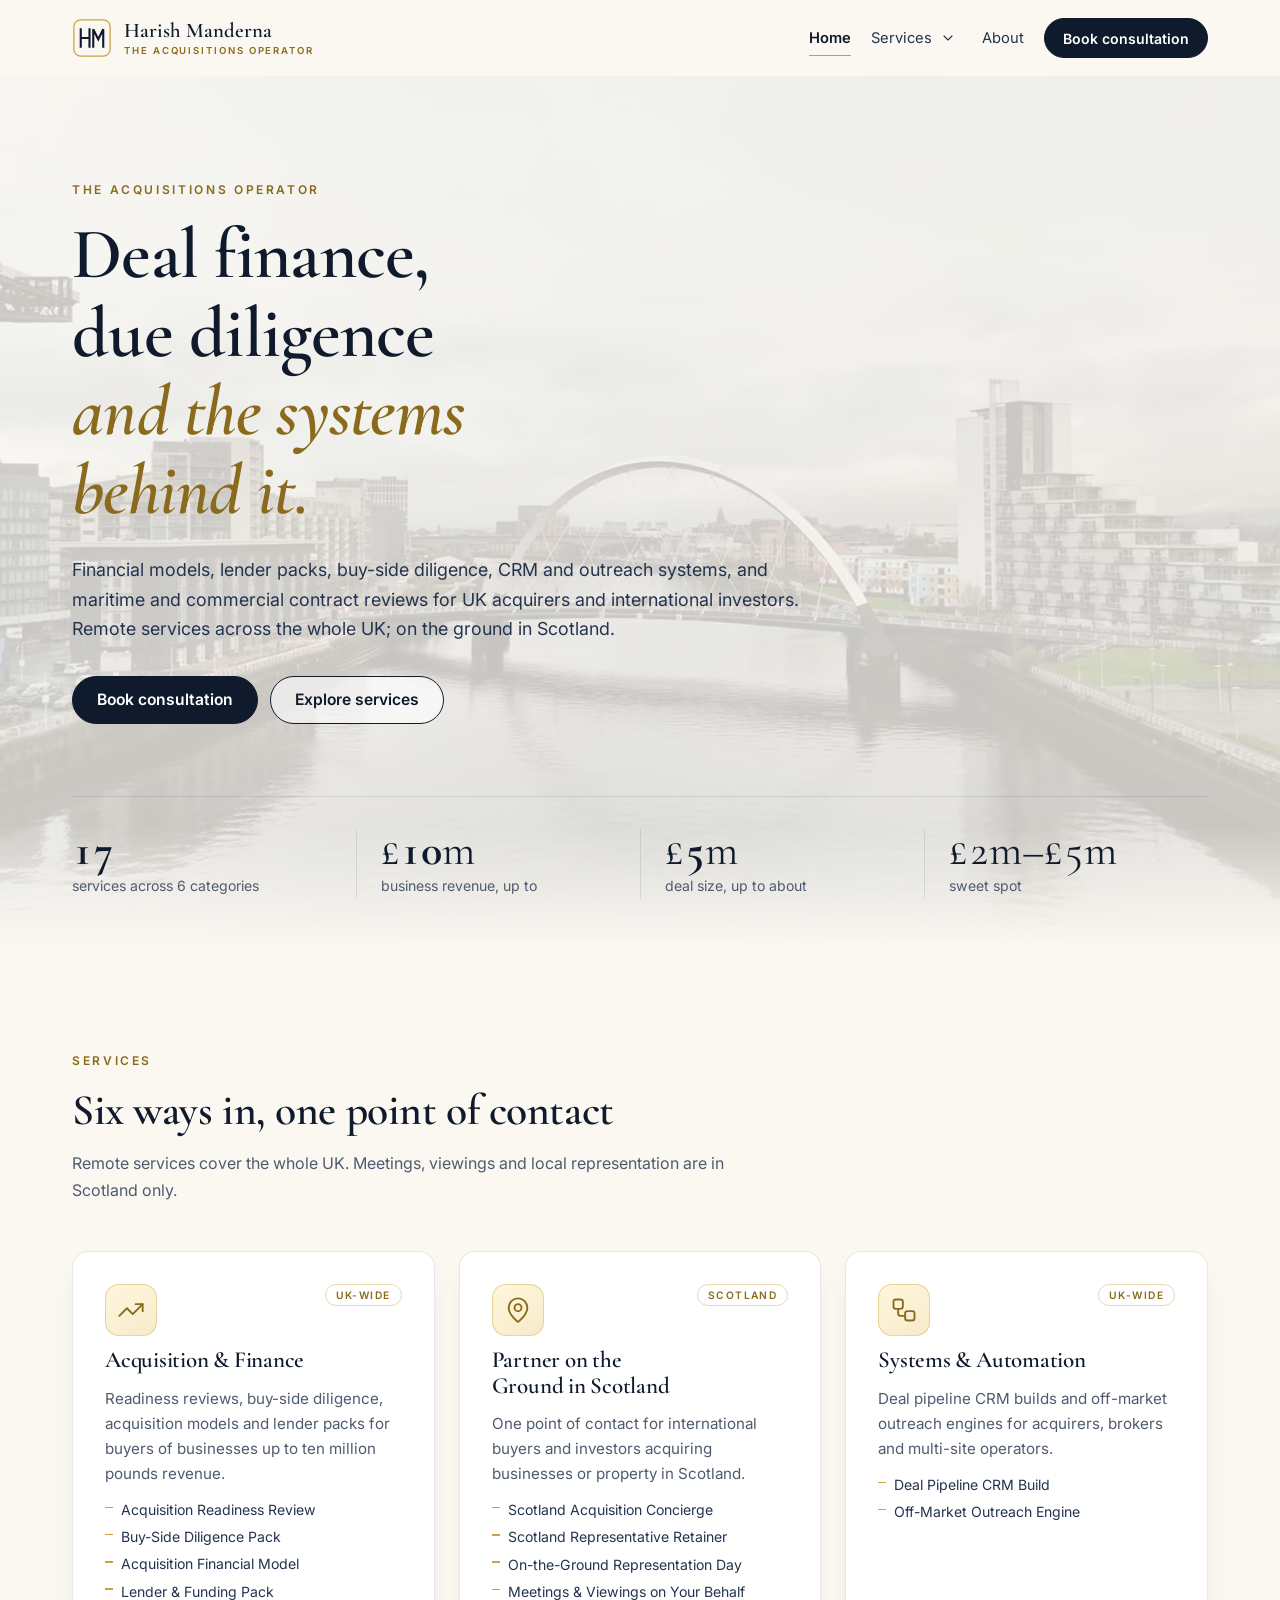
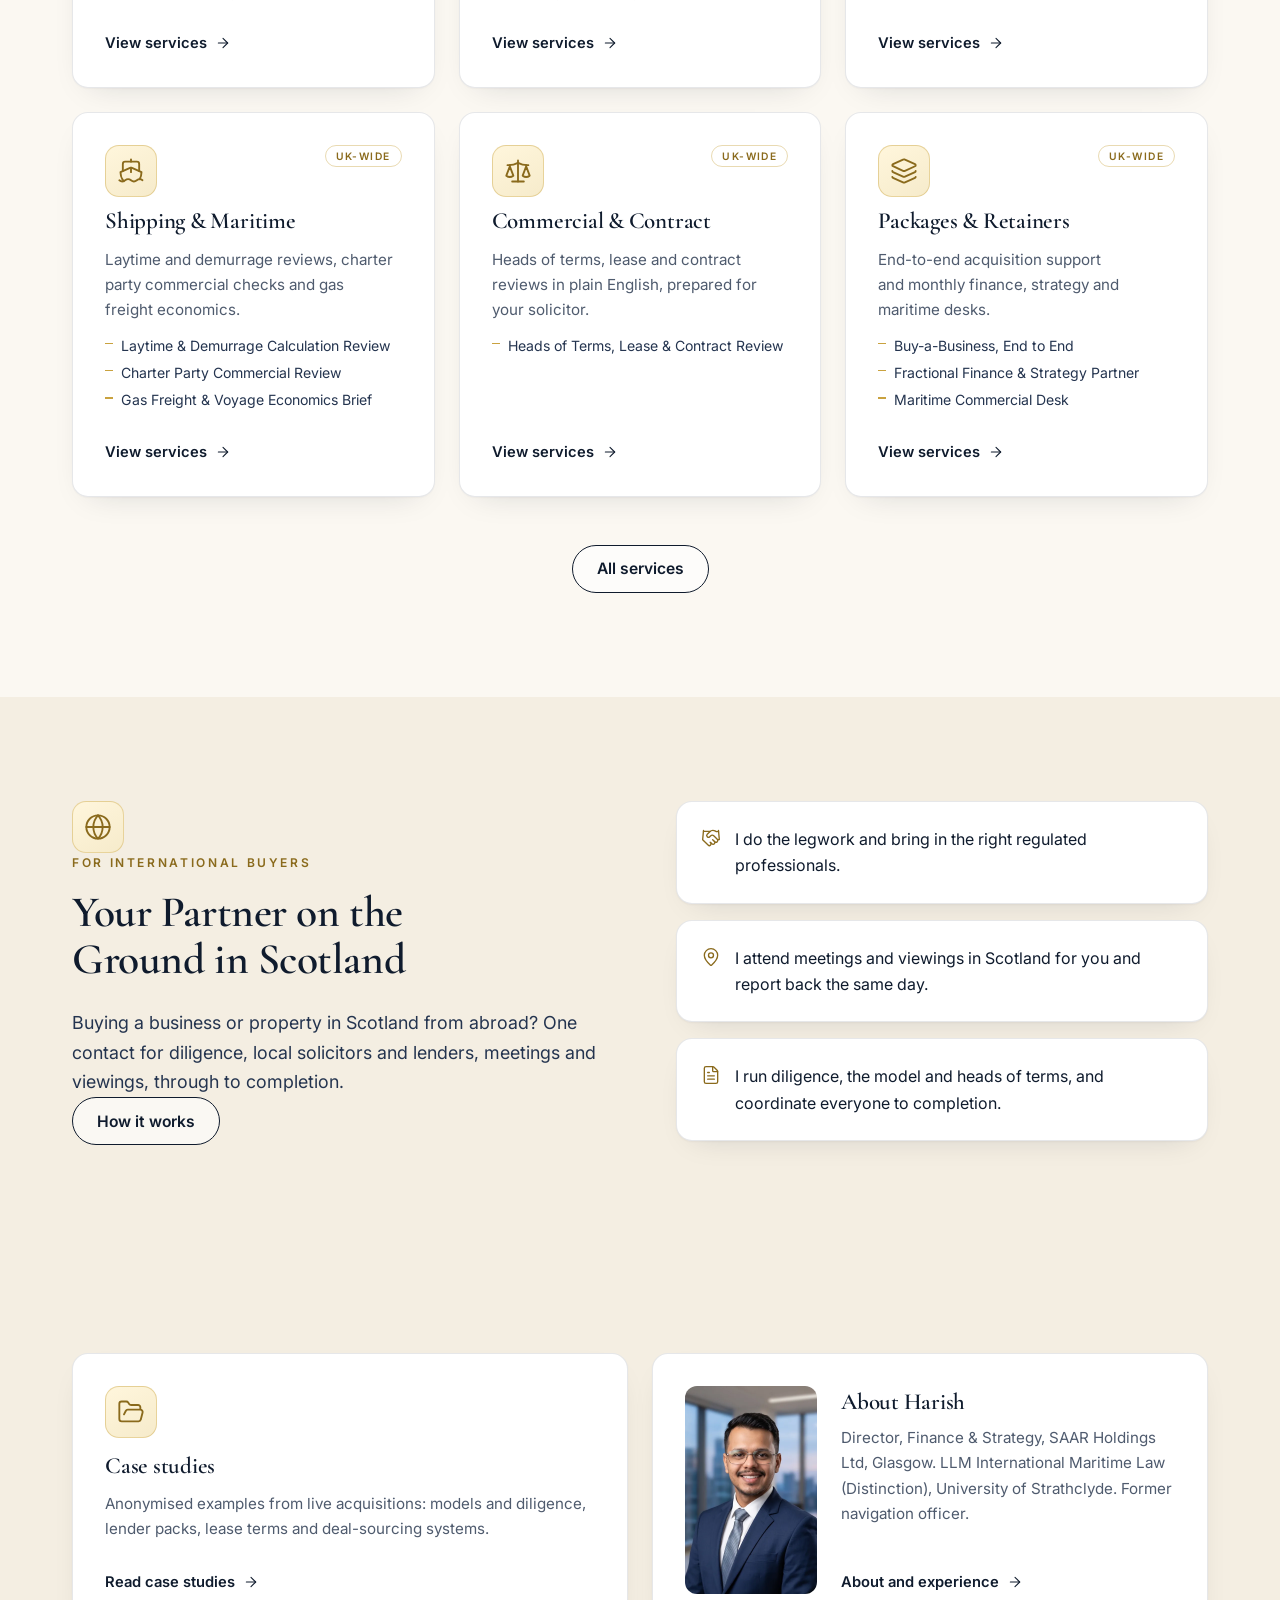
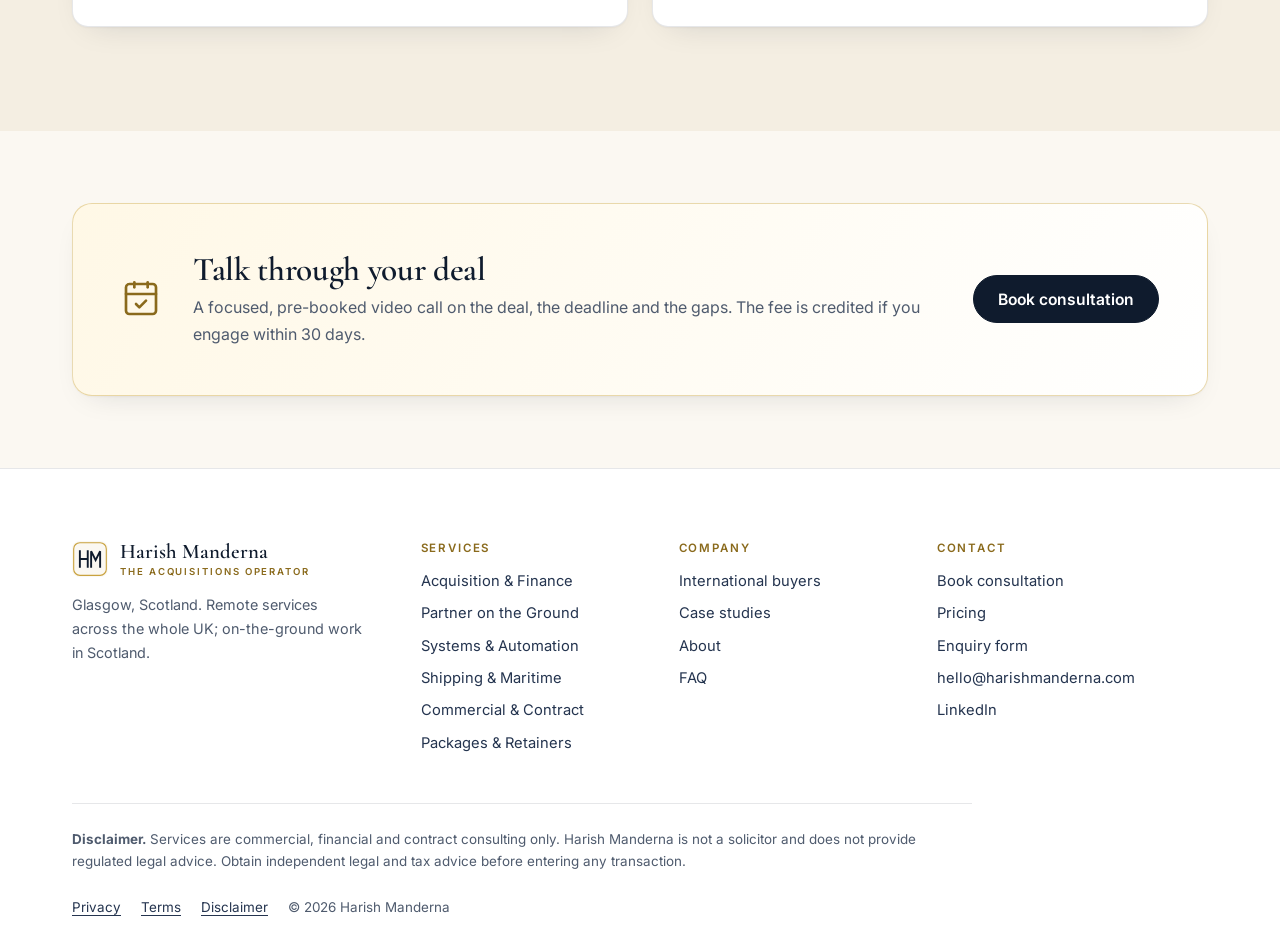
==== index.html @ 8c2be4a8 "harishmanderna.com: 4-page site" ====
<!doctype html>
<html lang="en-GB">
<head>
<meta charset="utf-8">
<meta name="viewport" content="width=device-width, initial-scale=1">
<title>Harish Manderna | Deal Finance, Due Diligence and Deal Systems | UK and Scotland</title>
<meta name="description" content="Deal finance, due diligence, financial models, CRM and outreach systems, and maritime and commercial contract reviews. Remote services across the whole UK; on-the-ground representation in Scotland.">
<link rel="canonical" href="https://harishmanderna.com/">
<meta name="theme-color" content="#FBF8F2">
<meta property="og:type" content="website">
<meta property="og:site_name" content="Harish Manderna">
<meta property="og:title" content="Harish Manderna | Deal Finance, Due Diligence and Deal Systems | UK and Scotland">
<meta property="og:description" content="Deal finance, due diligence, financial models, CRM and outreach systems, and maritime and commercial contract reviews. Remote services across the whole UK; on-the-ground representation in Scotland.">
<meta property="og:url" content="https://harishmanderna.com/">
<meta property="og:image" content="https://harishmanderna.com/assets/og-image.jpg">
<meta property="og:locale" content="en_GB">
<meta name="twitter:card" content="summary_large_image">
<link rel="icon" href="/favicon.svg" type="image/svg+xml">
<link rel="preconnect" href="https://fonts.googleapis.com">
<link rel="preconnect" href="https://fonts.gstatic.com" crossorigin>
<link href="https://fonts.googleapis.com/css2?family=Cormorant+Garamond:wght@500;600&family=Inter:wght@400;500;600&display=swap" rel="stylesheet">
<link rel="stylesheet" href="/css/styles.css">
<script type="application/ld+json">{"@context":"https://schema.org","@type":"ProfessionalService","name":"Harish Manderna","url":"https://harishmanderna.com/","slogan":"The acquisitions operator","areaServed":["United Kingdom","Scotland"],"address":{"@type":"PostalAddress","addressLocality":"Glasgow","addressCountry":"GB"},"sameAs":["https://www.linkedin.com/in/harishmanderna"]}</script>
</head>
<body class="home">
<a class="skip" href="#main">Skip to content</a>
<header class="nav" id="top">
  <div class="wrap nav-in">
    <a class="brand" href="/" aria-label="Harish Manderna, home"><img src="/assets/logo.svg" alt="" width="40" height="40"><span>Harish Manderna<small>The acquisitions operator</small></span></a>
    <button class="menu-btn" aria-expanded="false" aria-controls="menu"><span class="sr">Menu</span><i></i><i></i></button>
    <nav id="menu" aria-label="Primary">
      <a href="/" aria-current="page">Home</a><div class="dd"><a class="dd-link" href="/services.html">Services</a><button class="dd-btn" aria-expanded="false" aria-controls="dd-services"><span class="sr">Show service categories</span><svg class="ic ic-xs" viewBox="0 0 24 24" aria-hidden="true" focusable="false" fill="none" stroke="currentColor" stroke-width="1.6" stroke-linecap="round" stroke-linejoin="round"><path pathLength="1" d="m6 9 6 6 6-6" /></svg></button>
          <div class="dd-panel" id="dd-services"><a class="dd-all" href="/services.html#international-buyers">International buyers <svg class="ic ic-xs" viewBox="0 0 24 24" aria-hidden="true" focusable="false" fill="none" stroke="currentColor" stroke-width="1.6" stroke-linecap="round" stroke-linejoin="round"><path pathLength="1" d="M5 12h14" /> <path pathLength="1" d="m12 5 7 7-7 7" /></svg></a><a href="/services.html#acquisition-finance"><svg class="ic ic-sm" viewBox="0 0 24 24" aria-hidden="true" focusable="false" fill="none" stroke="currentColor" stroke-width="1.6" stroke-linecap="round" stroke-linejoin="round"><path pathLength="1" d="M16 7h6v6" /> <path pathLength="1" d="m22 7-8.5 8.5-5-5L2 17" /></svg><span>Acquisition &amp; Finance<small>UK-wide</small></span></a><a href="/services.html#partner-on-the-ground-scotland"><svg class="ic ic-sm" viewBox="0 0 24 24" aria-hidden="true" focusable="false" fill="none" stroke="currentColor" stroke-width="1.6" stroke-linecap="round" stroke-linejoin="round"><path pathLength="1" d="M20 10c0 4.993-5.539 10.193-7.399 11.799a1 1 0 0 1-1.202 0C9.539 20.193 4 14.993 4 10a8 8 0 0 1 16 0" /> <circle pathLength="1" cx="12" cy="10" r="3" /></svg><span>Partner on the Ground in Scotland<small>Scotland</small></span></a><a href="/services.html#systems-automation"><svg class="ic ic-sm" viewBox="0 0 24 24" aria-hidden="true" focusable="false" fill="none" stroke="currentColor" stroke-width="1.6" stroke-linecap="round" stroke-linejoin="round"><rect pathLength="1" width="8" height="8" x="3" y="3" rx="2" /> <path pathLength="1" d="M7 11v4a2 2 0 0 0 2 2h4" /> <rect pathLength="1" width="8" height="8" x="13" y="13" rx="2" /></svg><span>Systems &amp; Automation<small>UK-wide</small></span></a><a href="/services.html#shipping-maritime"><svg class="ic ic-sm" viewBox="0 0 24 24" aria-hidden="true" focusable="false" fill="none" stroke="currentColor" stroke-width="1.6" stroke-linecap="round" stroke-linejoin="round"><path pathLength="1" d="M12 2v2" /> <path pathLength="1" d="M12 9.189V13" /> <path pathLength="1" d="M19 12V6a2 2 0 00-2-2H7a2 2 0 00-2 2v6" /> <path pathLength="1" d="M19.38 19A11.6 11.6 0 0021 13l-8.188-3.639a2 2 0 00-1.624 0L3 13.001a11.6 11.6 0 002.81 7.76" /> <path pathLength="1" d="M2 20c.6.5 1.2 1 2.5 1 2.5 0 2.5-2 5-2 1.3 0 1.9.5 2.5 1s1.2 1 2.5 1c2.5 0 2.5-2 5-2 1.3 0 1.9.5 2.5 1" /></svg><span>Shipping &amp; Maritime<small>UK-wide</small></span></a><a href="/services.html#commercial-contract"><svg class="ic ic-sm" viewBox="0 0 24 24" aria-hidden="true" focusable="false" fill="none" stroke="currentColor" stroke-width="1.6" stroke-linecap="round" stroke-linejoin="round"><path pathLength="1" d="M12 3v18" /> <path pathLength="1" d="m19 8 3 8a5 5 0 0 1-6 0zV7" /> <path pathLength="1" d="M3 7h1a17 17 0 0 0 8-2 17 17 0 0 0 8 2h1" /> <path pathLength="1" d="m5 8 3 8a5 5 0 0 1-6 0zV7" /> <path pathLength="1" d="M7 21h10" /></svg><span>Commercial &amp; Contract<small>UK-wide</small></span></a><a href="/services.html#packages-retainers"><svg class="ic ic-sm" viewBox="0 0 24 24" aria-hidden="true" focusable="false" fill="none" stroke="currentColor" stroke-width="1.6" stroke-linecap="round" stroke-linejoin="round"><path pathLength="1" d="M12.83 2.18a2 2 0 0 0-1.66 0L2.6 6.08a1 1 0 0 0 0 1.83l8.58 3.91a2 2 0 0 0 1.66 0l8.58-3.9a1 1 0 0 0 0-1.83z" /> <path pathLength="1" d="M2 12a1 1 0 0 0 .58.91l8.6 3.91a2 2 0 0 0 1.65 0l8.58-3.9A1 1 0 0 0 22 12" /> <path pathLength="1" d="M2 17a1 1 0 0 0 .58.91l8.6 3.91a2 2 0 0 0 1.65 0l8.58-3.9A1 1 0 0 0 22 17" /></svg><span>Packages &amp; Retainers<small>UK-wide</small></span></a></div></div><a href="/about.html">About</a>
      <a class="btn btn-sm" href="/book.html">Book consultation</a>
    </nav>
  </div>
</header>
<main id="main">

<section class="hero">
  <!-- Hero background video: "Scenic Drone Flight Over Glasgow's River Clyde" by Ben Summers,
       https://www.pexels.com/video/scenic-drone-flight-over-glasgow-s-river-clyde-37610593/
       Pexels License, https://www.pexels.com/license/ . 8 s 720p30 muted seamless loop cut from the original.
       js/main.js removes the video on small screens, prefers-reduced-motion and Save-Data (poster only), and pauses it off-screen or in hidden tabs. -->
  <div class="hero-media" aria-hidden="true">
    <img class="hero-poster" src="/assets/hero-clyde-poster.jpg" alt="" width="1280" height="720" fetchpriority="high">
    <video class="hero-video" muted autoplay loop playsinline preload="auto" poster="/assets/hero-clyde-poster.jpg" data-mp4="/assets/hero-clyde.mp4" data-webm="/assets/hero-clyde.webm"></video>
    <div class="hero-veil"></div>
  </div>
  <div class="wrap hero-in">
    <p class="eyebrow h-anim">The acquisitions operator</p>
    <h1 class="h-anim">Deal finance, due diligence <em>and the systems behind it.</em></h1>
    <p class="lede h-anim">Financial models, lender packs, buy-side diligence, CRM and outreach systems, and maritime and commercial contract reviews for UK acquirers and international investors. Remote services across the whole UK; on the ground in Scotland.</p>
    <div class="cta-row h-anim"><a class="btn" href="/book.html">Book consultation</a><a class="btn btn-ghost" href="/services.html">Explore services</a></div>
  </div>
  <div class="wrap"><div class="counters">
    <div class="ctr reveal"><span class="k"><b data-count="17">17</b></span><span class="v">services across 6 categories</span></div>
    <div class="ctr reveal"><span class="k">£<b data-count="10">10</b>m</span><span class="v">business revenue, up to</span></div>
    <div class="ctr reveal"><span class="k">£<b data-count="5">5</b>m</span><span class="v">deal size, up to about</span></div>
    <div class="ctr reveal"><span class="k">£2m–£5m</span><span class="v">sweet spot</span></div>
  </div></div>
</section>
<section class="sec"><div class="wrap">
  <div class="sec-head reveal"><p class="eyebrow">Services</p><h2>Six ways in, one point of contact</h2><p class="muted">Remote services cover the whole UK. Meetings, viewings and local representation are in Scotland only.</p></div>
  <div class="grid g3"><a class="card cat reveal" href="/services.html#acquisition-finance"><span class="card-ic"><svg class="ic" viewBox="0 0 24 24" aria-hidden="true" focusable="false" fill="none" stroke="currentColor" stroke-width="1.6" stroke-linecap="round" stroke-linejoin="round"><path pathLength="1" d="M16 7h6v6" /> <path pathLength="1" d="m22 7-8.5 8.5-5-5L2 17" /></svg></span><span class="geo-tag">UK-wide</span>
  <h3>Acquisition &amp; Finance</h3><p>Readiness reviews, buy-side diligence, acquisition models and lender packs for buyers of businesses up to ten million pounds revenue.</p><ul class="mini"><li>Acquisition Readiness Review</li><li>Buy-Side Diligence Pack</li><li>Acquisition Financial Model</li><li>Lender &amp; Funding Pack</li></ul><span class="card-more">View services <svg class="ic ic-xs" viewBox="0 0 24 24" aria-hidden="true" focusable="false" fill="none" stroke="currentColor" stroke-width="1.6" stroke-linecap="round" stroke-linejoin="round"><path pathLength="1" d="M5 12h14" /> <path pathLength="1" d="m12 5 7 7-7 7" /></svg></span></a><a class="card cat reveal" href="/services.html#partner-on-the-ground-scotland"><span class="card-ic"><svg class="ic" viewBox="0 0 24 24" aria-hidden="true" focusable="false" fill="none" stroke="currentColor" stroke-width="1.6" stroke-linecap="round" stroke-linejoin="round"><path pathLength="1" d="M20 10c0 4.993-5.539 10.193-7.399 11.799a1 1 0 0 1-1.202 0C9.539 20.193 4 14.993 4 10a8 8 0 0 1 16 0" /> <circle pathLength="1" cx="12" cy="10" r="3" /></svg></span><span class="geo-tag">Scotland</span>
  <h3>Partner on the Ground in Scotland</h3><p>One point of contact for international buyers and investors acquiring businesses or property in Scotland.</p><ul class="mini"><li>Scotland Acquisition Concierge</li><li>Scotland Representative Retainer</li><li>On-the-Ground Representation Day</li><li>Meetings &amp; Viewings on Your Behalf</li></ul><span class="card-more">View services <svg class="ic ic-xs" viewBox="0 0 24 24" aria-hidden="true" focusable="false" fill="none" stroke="currentColor" stroke-width="1.6" stroke-linecap="round" stroke-linejoin="round"><path pathLength="1" d="M5 12h14" /> <path pathLength="1" d="m12 5 7 7-7 7" /></svg></span></a><a class="card cat reveal" href="/services.html#systems-automation"><span class="card-ic"><svg class="ic" viewBox="0 0 24 24" aria-hidden="true" focusable="false" fill="none" stroke="currentColor" stroke-width="1.6" stroke-linecap="round" stroke-linejoin="round"><rect pathLength="1" width="8" height="8" x="3" y="3" rx="2" /> <path pathLength="1" d="M7 11v4a2 2 0 0 0 2 2h4" /> <rect pathLength="1" width="8" height="8" x="13" y="13" rx="2" /></svg></span><span class="geo-tag">UK-wide</span>
  <h3>Systems &amp; Automation</h3><p>Deal pipeline CRM builds and off-market outreach engines for acquirers, brokers and multi-site operators.</p><ul class="mini"><li>Deal Pipeline CRM Build</li><li>Off-Market Outreach Engine</li></ul><span class="card-more">View services <svg class="ic ic-xs" viewBox="0 0 24 24" aria-hidden="true" focusable="false" fill="none" stroke="currentColor" stroke-width="1.6" stroke-linecap="round" stroke-linejoin="round"><path pathLength="1" d="M5 12h14" /> <path pathLength="1" d="m12 5 7 7-7 7" /></svg></span></a><a class="card cat reveal" href="/services.html#shipping-maritime"><span class="card-ic"><svg class="ic" viewBox="0 0 24 24" aria-hidden="true" focusable="false" fill="none" stroke="currentColor" stroke-width="1.6" stroke-linecap="round" stroke-linejoin="round"><path pathLength="1" d="M12 2v2" /> <path pathLength="1" d="M12 9.189V13" /> <path pathLength="1" d="M19 12V6a2 2 0 00-2-2H7a2 2 0 00-2 2v6" /> <path pathLength="1" d="M19.38 19A11.6 11.6 0 0021 13l-8.188-3.639a2 2 0 00-1.624 0L3 13.001a11.6 11.6 0 002.81 7.76" /> <path pathLength="1" d="M2 20c.6.5 1.2 1 2.5 1 2.5 0 2.5-2 5-2 1.3 0 1.9.5 2.5 1s1.2 1 2.5 1c2.5 0 2.5-2 5-2 1.3 0 1.9.5 2.5 1" /></svg></span><span class="geo-tag">UK-wide</span>
  <h3>Shipping &amp; Maritime</h3><p>Laytime and demurrage reviews, charter party commercial checks and gas freight economics.</p><ul class="mini"><li>Laytime &amp; Demurrage Calculation Review</li><li>Charter Party Commercial Review</li><li>Gas Freight &amp; Voyage Economics Brief</li></ul><span class="card-more">View services <svg class="ic ic-xs" viewBox="0 0 24 24" aria-hidden="true" focusable="false" fill="none" stroke="currentColor" stroke-width="1.6" stroke-linecap="round" stroke-linejoin="round"><path pathLength="1" d="M5 12h14" /> <path pathLength="1" d="m12 5 7 7-7 7" /></svg></span></a><a class="card cat reveal" href="/services.html#commercial-contract"><span class="card-ic"><svg class="ic" viewBox="0 0 24 24" aria-hidden="true" focusable="false" fill="none" stroke="currentColor" stroke-width="1.6" stroke-linecap="round" stroke-linejoin="round"><path pathLength="1" d="M12 3v18" /> <path pathLength="1" d="m19 8 3 8a5 5 0 0 1-6 0zV7" /> <path pathLength="1" d="M3 7h1a17 17 0 0 0 8-2 17 17 0 0 0 8 2h1" /> <path pathLength="1" d="m5 8 3 8a5 5 0 0 1-6 0zV7" /> <path pathLength="1" d="M7 21h10" /></svg></span><span class="geo-tag">UK-wide</span>
  <h3>Commercial &amp; Contract</h3><p>Heads of terms, lease and contract reviews in plain English, prepared for your solicitor.</p><ul class="mini"><li>Heads of Terms, Lease &amp; Contract Review</li></ul><span class="card-more">View services <svg class="ic ic-xs" viewBox="0 0 24 24" aria-hidden="true" focusable="false" fill="none" stroke="currentColor" stroke-width="1.6" stroke-linecap="round" stroke-linejoin="round"><path pathLength="1" d="M5 12h14" /> <path pathLength="1" d="m12 5 7 7-7 7" /></svg></span></a><a class="card cat reveal" href="/services.html#packages-retainers"><span class="card-ic"><svg class="ic" viewBox="0 0 24 24" aria-hidden="true" focusable="false" fill="none" stroke="currentColor" stroke-width="1.6" stroke-linecap="round" stroke-linejoin="round"><path pathLength="1" d="M12.83 2.18a2 2 0 0 0-1.66 0L2.6 6.08a1 1 0 0 0 0 1.83l8.58 3.91a2 2 0 0 0 1.66 0l8.58-3.9a1 1 0 0 0 0-1.83z" /> <path pathLength="1" d="M2 12a1 1 0 0 0 .58.91l8.6 3.91a2 2 0 0 0 1.65 0l8.58-3.9A1 1 0 0 0 22 12" /> <path pathLength="1" d="M2 17a1 1 0 0 0 .58.91l8.6 3.91a2 2 0 0 0 1.65 0l8.58-3.9A1 1 0 0 0 22 17" /></svg></span><span class="geo-tag">UK-wide</span>
  <h3>Packages &amp; Retainers</h3><p>End-to-end acquisition support and monthly finance, strategy and maritime desks.</p><ul class="mini"><li>Buy-a-Business, End to End</li><li>Fractional Finance &amp; Strategy Partner</li><li>Maritime Commercial Desk</li></ul><span class="card-more">View services <svg class="ic ic-xs" viewBox="0 0 24 24" aria-hidden="true" focusable="false" fill="none" stroke="currentColor" stroke-width="1.6" stroke-linecap="round" stroke-linejoin="round"><path pathLength="1" d="M5 12h14" /> <path pathLength="1" d="m12 5 7 7-7 7" /></svg></span></a></div>
  <p class="center reveal"><a class="btn btn-ghost" href="/services.html">All services</a></p>
</div></section>
<section class="sec sec-tint"><div class="wrap split">
  <div class="reveal"><span class="card-ic"><svg class="ic" viewBox="0 0 24 24" aria-hidden="true" focusable="false" fill="none" stroke="currentColor" stroke-width="1.6" stroke-linecap="round" stroke-linejoin="round"><circle pathLength="1" cx="12" cy="12" r="10" /> <path pathLength="1" d="M12 2a14.5 14.5 0 0 0 0 20 14.5 14.5 0 0 0 0-20" /> <path pathLength="1" d="M2 12h20" /></svg></span><p class="eyebrow">For international buyers</p><h2>Your Partner on the Ground in Scotland</h2>
    <p class="lede">Buying a business or property in Scotland from abroad? One contact for diligence, local solicitors and lenders, meetings and viewings, through to completion.</p>
    <a class="btn btn-ghost" href="/services.html#international-buyers">How it works</a></div>
  <ul class="ticks reveal">
    <li><svg class="ic ic-sm" viewBox="0 0 24 24" aria-hidden="true" focusable="false" fill="none" stroke="currentColor" stroke-width="1.6" stroke-linecap="round" stroke-linejoin="round"><path pathLength="1" d="m11 17 2 2a1 1 0 1 0 3-3" /> <path pathLength="1" d="m14 14 2.5 2.5a1 1 0 1 0 3-3l-3.88-3.88a3 3 0 0 0-4.24 0l-.88.88a1 1 0 1 1-3-3l2.81-2.81a5.79 5.79 0 0 1 7.06-.87l.47.28a2 2 0 0 0 1.42.25L21 4" /> <path pathLength="1" d="m21 3 1 11h-2" /> <path pathLength="1" d="M3 3 2 14l6.5 6.5a1 1 0 1 0 3-3" /> <path pathLength="1" d="M3 4h8" /></svg><span>I do the legwork and bring in the right regulated professionals.</span></li>
    <li><svg class="ic ic-sm" viewBox="0 0 24 24" aria-hidden="true" focusable="false" fill="none" stroke="currentColor" stroke-width="1.6" stroke-linecap="round" stroke-linejoin="round"><path pathLength="1" d="M20 10c0 4.993-5.539 10.193-7.399 11.799a1 1 0 0 1-1.202 0C9.539 20.193 4 14.993 4 10a8 8 0 0 1 16 0" /> <circle pathLength="1" cx="12" cy="10" r="3" /></svg><span>I attend meetings and viewings in Scotland for you and report back the same day.</span></li>
    <li><svg class="ic ic-sm" viewBox="0 0 24 24" aria-hidden="true" focusable="false" fill="none" stroke="currentColor" stroke-width="1.6" stroke-linecap="round" stroke-linejoin="round"><path pathLength="1" d="M6 22a2 2 0 0 1-2-2V4a2 2 0 0 1 2-2h8a2.4 2.4 0 0 1 1.704.706l3.588 3.588A2.4 2.4 0 0 1 20 8v12a2 2 0 0 1-2 2z" /> <path pathLength="1" d="M14 2v5a1 1 0 0 0 1 1h5" /> <path pathLength="1" d="M10 9H8" /> <path pathLength="1" d="M16 13H8" /> <path pathLength="1" d="M16 17H8" /></svg><span>I run diligence, the model and heads of terms, and coordinate everyone to completion.</span></li>
  </ul>
</div></section>
<section class="sec sec-tint"><div class="wrap grid g2">
  <a class="card teaser reveal" href="/services.html#case-studies"><span class="card-ic"><svg class="ic" viewBox="0 0 24 24" aria-hidden="true" focusable="false" fill="none" stroke="currentColor" stroke-width="1.6" stroke-linecap="round" stroke-linejoin="round"><path pathLength="1" d="m6 14 1.5-2.9A2 2 0 0 1 9.24 10H20a2 2 0 0 1 1.94 2.5l-1.54 6a2 2 0 0 1-1.95 1.5H4a2 2 0 0 1-2-2V5a2 2 0 0 1 2-2h3.9a2 2 0 0 1 1.69.9l.81 1.2a2 2 0 0 0 1.67.9H18a2 2 0 0 1 2 2v2" /></svg></span><h3>Case studies</h3><p>Anonymised examples from live acquisitions: models and diligence, lender packs, lease terms and deal-sourcing systems.</p><span class="card-more">Read case studies <svg class="ic ic-xs" viewBox="0 0 24 24" aria-hidden="true" focusable="false" fill="none" stroke="currentColor" stroke-width="1.6" stroke-linecap="round" stroke-linejoin="round"><path pathLength="1" d="M5 12h14" /> <path pathLength="1" d="m12 5 7 7-7 7" /></svg></span></a>
  <a class="card teaser about-teaser reveal" href="/about.html"><picture><source type="image/webp" srcset="/assets/harish-600.webp"><img src="/assets/harish-600.jpg" alt="Harish Manderna" width="600" height="829" loading="lazy" decoding="async"></picture><div><h3>About Harish</h3><p>Director, Finance &amp; Strategy, SAAR Holdings Ltd, Glasgow. LLM International Maritime Law (Distinction), University of Strathclyde. Former navigation officer.</p><span class="card-more">About and experience <svg class="ic ic-xs" viewBox="0 0 24 24" aria-hidden="true" focusable="false" fill="none" stroke="currentColor" stroke-width="1.6" stroke-linecap="round" stroke-linejoin="round"><path pathLength="1" d="M5 12h14" /> <path pathLength="1" d="m12 5 7 7-7 7" /></svg></span></div></a>
</div></section>
<section class="sec sec-sm"><div class="wrap"><div class="band reveal"><svg class="ic ic-lg" viewBox="0 0 24 24" aria-hidden="true" focusable="false" fill="none" stroke="currentColor" stroke-width="1.6" stroke-linecap="round" stroke-linejoin="round"><path pathLength="1" d="M8 2v3" /> <path pathLength="1" d="M16 2v3" /> <rect pathLength="1" x="3" y="3" width="18" height="18" rx="2" /> <path pathLength="1" d="M3 9h18" /> <path pathLength="1" d="m9 15 2 2 4-4" /></svg><div><h2>Talk through your deal</h2><p>A focused, pre-booked video call on the deal, the deadline and the gaps. The fee is credited if you engage within 30 days.</p></div><a class="btn" href="/book.html">Book consultation</a></div></div></section>
</main>
<footer class="foot">
  <div class="wrap">
    <div class="foot-grid">
      <div>
        <a class="brand" href="/"><img src="/assets/logo.svg" alt="" width="36" height="36"><span>Harish Manderna<small>The acquisitions operator</small></span></a>
        <p class="foot-note">Glasgow, Scotland. Remote services across the whole UK; on-the-ground work in Scotland.</p>
      </div>
      <nav aria-label="Footer: services"><h2 class="foot-h">Services</h2><a href="/services.html#acquisition-finance">Acquisition &amp; Finance</a><a href="/services.html#partner-on-the-ground-scotland">Partner on the Ground</a><a href="/services.html#systems-automation">Systems &amp; Automation</a><a href="/services.html#shipping-maritime">Shipping &amp; Maritime</a><a href="/services.html#commercial-contract">Commercial &amp; Contract</a><a href="/services.html#packages-retainers">Packages &amp; Retainers</a></nav>
      <nav aria-label="Footer: company"><h2 class="foot-h">Company</h2>
        <a href="/services.html#international-buyers">International buyers</a><a href="/services.html#case-studies">Case studies</a><a href="/about.html">About</a><a href="/about.html#faq">FAQ</a>
      </nav>
      <nav aria-label="Footer: contact"><h2 class="foot-h">Contact</h2>
        <a href="/book.html">Book consultation</a><a href="/book.html#pricing">Pricing</a><a href="/book.html#enquiry">Enquiry form</a><a href="mailto:hello@harishmanderna.com">hello@harishmanderna.com</a><a href="https://www.linkedin.com/in/harishmanderna" target="_blank" rel="noopener">LinkedIn</a>
      </nav>
    </div>
    <p class="disclaimer" id="disclaimer"><strong>Disclaimer.</strong> Services are commercial, financial and contract consulting only. Harish Manderna is not a solicitor and does not provide regulated legal advice. Obtain independent legal and tax advice before entering any transaction.</p>
    <p class="foot-links"><a href="/legal.html#privacy">Privacy</a> <a href="/legal.html#terms">Terms</a> <a href="/legal.html#disclaimer">Disclaimer</a> <span>&copy; <span id="yr">2026</span> Harish Manderna</span></p>
  </div>
</footer>
<script src="/js/main.js" defer></script>
</body>
</html>
---- css/styles.css ----
/* harishmanderna.com: light editorial theme */
:root{--bg:#FBF8F2;--white:#FFFFFF;--tint:#F4EEE2;--ink:#0F1B2D;--ink2:#24344F;--mut:#4F5B6E;--gold:#C9A23F;--goldt:#8A6A1C;--line:rgba(15,27,45,.10);--gl:rgba(201,162,63,.40);
--serif:"Cormorant Garamond",Georgia,"Times New Roman",serif;--sans:Inter,system-ui,-apple-system,"Segoe UI",Roboto,sans-serif;--r:16px;
--s1:.5rem;--s2:1rem;--s3:1.5rem;--s4:2rem;--s5:3rem;--s6:4.5rem;--s7:6.5rem;--max:1200px;--sh:0 1px 2px rgba(15,27,45,.04),0 12px 32px -18px rgba(15,27,45,.18);--sh2:0 26px 48px -26px rgba(15,27,45,.38)}
@view-transition{navigation:auto}
::view-transition-old(root),::view-transition-new(root){animation-duration:.28s}
*{box-sizing:border-box;margin:0;padding:0}
html{scroll-behavior:smooth;scroll-padding-top:90px;-webkit-text-size-adjust:100%}
body{background:var(--bg);color:var(--ink);font:16px/1.65 var(--sans);-webkit-font-smoothing:antialiased;animation:pagein .35s ease both;overflow-x:hidden}
@keyframes pagein{from{opacity:0}to{opacity:1}}
img,svg,video{display:block;max-width:100%}img{height:auto}
a{color:var(--goldt);text-underline-offset:3px}
[hidden]{display:none!important}
.wrap{max-width:var(--max);margin:0 auto;padding:0 clamp(20px,4vw,32px)}
.narrow{max-width:780px}
.sr{position:absolute;width:1px;height:1px;overflow:hidden;clip:rect(0 0 0 0);white-space:nowrap}
.skip{position:absolute;left:-999px;top:8px;background:var(--ink);color:#fff;padding:8px 14px;z-index:99;border-radius:6px}.skip:focus{left:8px}
:focus-visible{outline:2px solid var(--goldt);outline-offset:3px;border-radius:4px}
h1,h2,h3,.h3{font-family:var(--serif);font-weight:600;line-height:1.1;letter-spacing:-.01em;color:var(--ink);text-wrap:balance}
h1{font-size:clamp(2.4rem,5.6vw,4.6rem);max-width:16ch}h1 em{font-style:italic;color:var(--goldt);display:block}
h2{font-size:clamp(1.9rem,3.4vw,2.8rem);margin-bottom:var(--s2)}
h3,.h3{font-size:clamp(1.3rem,1.8vw,1.5rem)}
p{text-wrap:pretty}
.eyebrow{font-size:.75rem;letter-spacing:.22em;text-transform:uppercase;color:var(--goldt);font-weight:600;margin-bottom:var(--s2)}
.lede{font-size:clamp(1.05rem,1.4vw,1.18rem);color:var(--ink2);margin-top:var(--s3);max-width:68ch}
.muted{color:var(--mut);max-width:72ch}.center{text-align:center;margin-top:var(--s5)}
.prose p+p{margin-top:var(--s2)}.prose h2{margin-top:var(--s5)}.prose h2:first-child{margin-top:0}
/* icons */
.ic{width:28px;height:28px;flex:none}.ic-lg{width:40px;height:40px}.ic-sm{width:20px;height:20px}.ic-xs{width:16px;height:16px}.flip{transform:scaleX(-1)}
.ic *{stroke-dasharray:1;stroke-dashoffset:0}
.js .reveal .ic *{stroke-dashoffset:1;transition:stroke-dashoffset 1.1s .25s cubic-bezier(.4,.1,.2,1)}
.js .reveal.in .ic *{stroke-dashoffset:0}
.card-ic{display:inline-grid;place-items:center;width:52px;height:52px;border-radius:14px;background:linear-gradient(150deg,#FFF6DC,#F6EBCB);color:var(--goldt);border:1px solid var(--gl);transition:transform .35s cubic-bezier(.2,.7,.2,1)}
/* buttons */
.btn{position:relative;overflow:hidden;display:inline-flex;align-items:center;justify-content:center;gap:8px;min-height:48px;background:var(--ink);color:#fff;padding:12px 24px;border-radius:999px;text-decoration:none;border:1px solid var(--ink);cursor:pointer;font:600 .98rem var(--sans);transition:transform .25s,box-shadow .25s,background .25s}
.btn::after{content:"";position:absolute;inset:0;background:linear-gradient(110deg,transparent 30%,rgba(201,162,63,.45) 50%,transparent 70%);transform:translateX(-120%);transition:transform .7s}
.btn:hover{transform:translateY(-2px);box-shadow:0 14px 30px -14px rgba(15,27,45,.55)}.btn:hover::after{transform:translateX(120%)}
.btn:active{transform:translateY(0)}
.btn-ghost{background:rgba(255,255,255,.6);color:var(--ink)}.btn-ghost:hover{background:var(--white)}
.btn-sm{min-height:40px;padding:8px 18px;font-size:.88rem}
.cta-row{display:flex;flex-wrap:wrap;gap:12px;margin-top:var(--s4)}.center-row{justify-content:center}
/* nav */
.nav{position:sticky;top:0;z-index:50;background:rgba(251,248,242,.92);transition:box-shadow .3s}
@supports (backdrop-filter:blur(1px)){.nav{background:rgba(251,248,242,.82);backdrop-filter:saturate(1.2) blur(12px)}}
.nav.scrolled{box-shadow:0 1px 0 var(--line),0 10px 30px -24px rgba(15,27,45,.4)}
.nav-in{display:flex;align-items:center;justify-content:space-between;gap:var(--s3);height:76px}
.brand{display:flex;align-items:center;gap:12px;color:var(--ink);text-decoration:none;font-family:var(--serif);font-size:1.3rem;font-weight:600;line-height:1.1;flex:none}
.brand small{display:block;font:600 .6rem var(--sans);letter-spacing:.2em;text-transform:uppercase;color:var(--goldt);margin-top:2px}
#menu{display:flex;align-items:center;gap:20px;white-space:nowrap}
#menu>a:not(.btn),.dd-link{color:var(--ink2);text-decoration:none;font-size:.92rem;position:relative;padding:6px 0}
#menu>a:not(.btn)::after,.dd-link::after{content:"";position:absolute;left:0;right:0;bottom:0;height:1.5px;background:var(--gold);transform:scaleX(0);transition:transform .3s;transform-origin:left}
#menu>a:not(.btn):hover::after,.dd-link:hover::after,#menu>a[aria-current]::after,.dd-link[aria-current]::after{transform:scaleX(1)}
#menu>a[aria-current]:not(.btn),.dd-link[aria-current]{color:var(--ink);font-weight:600}
#menu .btn{color:#fff}
.dd{position:relative;display:flex;align-items:center;gap:2px}
.dd-btn{background:none;border:0;color:var(--ink2);cursor:pointer;padding:6px;display:grid;place-items:center;border-radius:6px}
.dd-btn .ic{transition:transform .25s}.dd.open .dd-btn .ic{transform:rotate(180deg)}
.dd-panel{position:absolute;top:calc(100% + 14px);right:-12px;width:min(560px,90vw);display:grid;grid-template-columns:1fr 1fr;gap:4px;padding:12px;background:var(--white);border:1px solid var(--line);border-radius:var(--r);box-shadow:var(--sh2);opacity:0;visibility:hidden;transform:translateY(-6px);transition:opacity .2s,transform .2s,visibility .2s}
.dd.open .dd-panel{opacity:1;visibility:visible;transform:none}
@media (hover:hover) and (min-width:1241px){.dd:hover .dd-panel{opacity:1;visibility:visible;transform:none}.dd:hover .dd-btn .ic{transform:rotate(180deg)}}
.dd-panel::before{content:"";position:absolute;left:0;right:0;top:-16px;height:16px}
.dd-panel a{display:flex;gap:12px;align-items:flex-start;padding:12px;border-radius:10px;color:var(--ink);text-decoration:none;font-weight:500;font-size:.92rem;line-height:1.3;transition:background .2s}
.dd-panel a:hover,.dd-panel a[aria-current]{background:var(--tint)}
.dd-panel a .ic{color:var(--goldt);margin-top:1px}
.dd-panel small{display:block;font:600 .62rem var(--sans);letter-spacing:.12em;text-transform:uppercase;color:var(--goldt);margin-top:3px}
.dd-panel .dd-all{grid-column:1/-1;justify-content:space-between;align-items:center;border-bottom:1px solid var(--line);border-radius:10px 10px 0 0;font-weight:600}
.menu-btn{display:none;background:none;border:0;width:44px;height:44px;cursor:pointer;position:relative;flex:none}
.menu-btn i{position:absolute;left:11px;right:11px;height:2px;background:var(--ink);transition:.3s}.menu-btn i:first-of-type{top:17px}.menu-btn i:last-of-type{top:25px}
.menu-btn[aria-expanded=true] i:first-of-type{top:21px;transform:rotate(45deg)}.menu-btn[aria-expanded=true] i:last-of-type{top:21px;transform:rotate(-45deg)}
/* home hero */
.hero{position:relative;padding:var(--s7) 0 var(--s5);overflow:hidden;isolation:isolate}
.hero-media{position:absolute;inset:0;z-index:-1;pointer-events:none;overflow:hidden;background:var(--bg)}
.hero-poster,.hero-video{position:absolute;inset:0;width:100%;height:100%;object-fit:cover}
.hero-video{opacity:0;transition:opacity .8s ease}.hero-video.on{opacity:1}
.hero-veil{position:absolute;inset:0;background:rgba(251,248,242,.80)}
.hero-veil::after{content:"";position:absolute;left:0;right:0;bottom:0;height:120px;background:linear-gradient(0deg,var(--bg),rgba(251,248,242,0))}
.h-anim{opacity:0;transform:translateY(16px);animation:up .8s cubic-bezier(.2,.7,.2,1) forwards}
.h-anim:nth-of-type(2){animation-delay:.08s}.h-anim:nth-of-type(3){animation-delay:.16s}.h-anim:nth-of-type(4){animation-delay:.24s}
h1.h-anim{animation-delay:.08s}.lede.h-anim{animation-delay:.16s}.cta-row.h-anim{animation-delay:.24s}
@keyframes up{to{opacity:1;transform:none}}
.counters{display:grid;grid-template-columns:repeat(4,1fr);margin-top:var(--s6);border-top:1px solid var(--line);padding-top:var(--s4)}
.ctr{padding:0 var(--s3);border-left:1px solid var(--line)}.ctr:first-child{border-left:0;padding-left:0}
.ctr .k{display:block;font-family:var(--serif);font-size:clamp(2rem,3.4vw,2.8rem);color:var(--ink);line-height:1;font-variant-numeric:tabular-nums}.ctr .v{color:var(--mut);font-size:.88rem}
/* page hero (no video) */
.phero{position:relative;overflow:hidden;padding:var(--s6) 0 var(--s5);border-bottom:1px solid var(--line);isolation:isolate}
.mesh{position:absolute;inset:0;z-index:-1;pointer-events:none;overflow:hidden}
.mesh span{position:absolute;border-radius:50%;filter:blur(60px);opacity:.75}
.b1{width:460px;height:460px;background:#EFDDAA;top:-200px;right:-80px;animation:m1 18s ease-in-out infinite alternate}
.b2{width:380px;height:380px;background:#DDE5F1;top:20px;right:28%;animation:m2 22s ease-in-out infinite alternate}
.b3{width:320px;height:320px;background:#F6E9C9;bottom:-200px;left:-100px;animation:m1 24s ease-in-out infinite alternate-reverse}
@keyframes m1{to{transform:translate(-60px,50px) scale(1.12)}}@keyframes m2{to{transform:translate(60px,-40px) scale(.92)}}
.phero .hero-ic{display:inline-grid;place-items:center;width:64px;height:64px;border-radius:18px;background:var(--white);border:1px solid var(--gl);color:var(--goldt);box-shadow:var(--sh);margin-bottom:var(--s3)}
.phero .hero-ic .ic{width:32px;height:32px}
.phero .hero-ic .ic *{stroke-dashoffset:1;animation:draw 1.4s .2s cubic-bezier(.4,.1,.2,1) forwards}
@keyframes draw{to{stroke-dashoffset:0}}
.phero h1{font-size:clamp(2.2rem,4.6vw,3.8rem);max-width:20ch}
.crumbs{font-size:.84rem;color:var(--mut);margin-bottom:var(--s3)}.crumbs a{color:var(--ink2)}
/* sections */
.sec{padding:var(--s7) 0}.sec-sm{padding:var(--s6) 0}.sec-tint{background:var(--tint)}
.sec-head{margin-bottom:var(--s5);max-width:760px}
.grid{display:grid;gap:var(--s3);align-items:stretch}
.g2{grid-template-columns:repeat(2,minmax(0,1fr))}.g3{grid-template-columns:repeat(3,minmax(0,1fr))}.g4{grid-template-columns:repeat(4,minmax(0,1fr))}
.split{display:grid;grid-template-columns:1fr 1fr;gap:var(--s6);align-items:start}
.card{position:relative;display:flex;flex-direction:column;gap:12px;height:100%;padding:var(--s4);background:var(--white);border:1px solid var(--line);border-radius:var(--r);box-shadow:var(--sh);color:var(--ink);text-decoration:none;transition:transform .3s cubic-bezier(.2,.7,.2,1),border-color .3s,box-shadow .3s}
a.card:hover,.card.svc:hover,.card.case:hover{transform:translateY(-4px);border-color:var(--gl);box-shadow:var(--sh2)}
a.card:hover .card-ic,.card:hover .card-ic{transform:translateY(-2px) rotate(-4deg)}
.card p{color:var(--mut);font-size:.95rem}
.card-more{margin-top:auto;padding-top:var(--s2);display:inline-flex;align-items:center;gap:8px;font-weight:600;font-size:.92rem;color:var(--ink);text-decoration:none}
.card-more .ic{transition:transform .3s}a.card:hover .card-more .ic,.card-more:hover .ic{transform:translateX(5px)}
.geo-tag{position:absolute;top:var(--s4);right:var(--s4);font:600 .64rem var(--sans);letter-spacing:.14em;text-transform:uppercase;color:var(--goldt);border:1px solid var(--gl);border-radius:999px;padding:4px 10px}
.mini{list-style:none;display:grid;gap:4px;font-size:.88rem;color:var(--ink2)}
.mini li{padding-left:16px;position:relative}.mini li::before{content:"";position:absolute;left:0;top:.62em;width:8px;height:1.5px;background:var(--gold)}
.ticks{list-style:none;display:grid;gap:var(--s2)}
.ticks li{display:flex;gap:14px;align-items:flex-start;padding:var(--s3);background:var(--white);border:1px solid var(--line);border-radius:var(--r);box-shadow:var(--sh)}
.ticks .ic{color:var(--goldt);margin-top:2px}
.f h3{margin-top:4px}.card.f{border-top:3px solid var(--gold)}
.steps{list-style:none;display:grid;grid-template-columns:repeat(5,minmax(0,1fr));gap:var(--s2)}
.steps .card{padding:var(--s3)}.step-n{font-family:var(--serif);color:var(--goldt);font-size:1.4rem;line-height:1}
.steps .card::before{content:"";position:absolute;left:0;top:0;height:3px;width:100%;background:var(--gold);border-radius:var(--r) var(--r) 0 0;transform:scaleX(0);transform-origin:left;transition:transform 1s .2s}
.steps .card.in::before{transform:scaleX(1)}
.teaser h3{margin-top:4px}
.about-teaser{flex-direction:row;gap:var(--s3);align-items:stretch}
.about-teaser picture{flex:0 0 132px}.about-teaser img{width:132px;height:100%;min-height:170px;object-fit:cover;object-position:top;border-radius:12px}
.about-teaser>div{display:flex;flex-direction:column;gap:10px}
.band{display:flex;align-items:center;gap:var(--s4);padding:var(--s5);border-radius:calc(var(--r) + 4px);background:linear-gradient(120deg,#FFF8E6,var(--white));border:1px solid var(--gl);box-shadow:var(--sh)}
.band>.ic{color:var(--goldt)}.band>div{flex:1}.band h2{margin-bottom:6px;font-size:clamp(1.6rem,2.6vw,2.2rem)}.band p{color:var(--mut)}
/* service cards */
.geo{display:flex;align-items:center;gap:10px;color:var(--ink2);font-weight:500;margin-bottom:var(--s4)}
.pin{width:10px;height:10px;border-radius:50%;background:var(--gold);box-shadow:0 0 0 0 rgba(201,162,63,.6);animation:pulse 2.4s infinite}
@keyframes pulse{70%{box-shadow:0 0 0 10px rgba(201,162,63,0)}100%{box-shadow:0 0 0 0 rgba(201,162,63,0)}}
.svc-top{display:flex;justify-content:space-between;align-items:center;min-height:28px}
.svc-n{font-family:var(--serif);color:var(--goldt);font-size:1.15rem}
.badge{font-size:.66rem;letter-spacing:.14em;text-transform:uppercase;border:1px solid var(--gold);color:var(--goldt);padding:3px 10px;border-radius:999px;font-weight:600}
.svc-for strong{color:var(--ink);font-weight:600}
.svc dl{display:grid;grid-template-columns:1fr 1fr;gap:var(--s2);padding-top:var(--s2);margin-top:auto;border-top:1px solid var(--line)}
.svc dt{display:flex;align-items:center;gap:6px;font-size:.7rem;letter-spacing:.12em;text-transform:uppercase;color:var(--mut)}.svc dt .ic{color:var(--goldt)}
.svc dd{color:var(--ink);font-weight:600;font-size:.94rem;margin-top:4px}
.svc .card-more{margin-top:0}
.pager{display:flex;justify-content:space-between;gap:var(--s2);margin-top:var(--s5);padding-top:var(--s3);border-top:1px solid var(--line)}
.pager a{display:inline-flex;align-items:center;gap:8px;color:var(--ink);text-decoration:none;font-weight:600}
/* cases */
.case .tag{font:600 .7rem var(--sans);letter-spacing:.14em;text-transform:uppercase;color:var(--goldt)}
.case dl{display:grid;grid-template-columns:100px 1fr;gap:8px 16px}.case dt{font-weight:600;font-size:.86rem}.case dd{color:var(--mut);font-size:.95rem}
.cases>.case:last-child:nth-child(odd){grid-column:1/-1}
/* about */
.about{display:grid;grid-template-columns:300px 1fr;gap:var(--s6);align-items:start}
.about-photo img{border-radius:var(--r);aspect-ratio:4/5;object-fit:cover;object-position:top;box-shadow:var(--sh);border:1px solid var(--line)}
.sub{display:flex;align-items:center;gap:10px;font-size:clamp(1.5rem,2.2vw,1.8rem);margin-bottom:var(--s3)}.sub .ic{color:var(--goldt)}
.timeline{list-style:none;border-left:2px solid var(--gl);padding-left:24px;display:grid;gap:var(--s3)}
.timeline li{position:relative;display:grid;gap:2px}
.timeline li::before{content:"";position:absolute;left:-31px;top:6px;width:12px;height:12px;border-radius:50%;background:var(--tint);border:2px solid var(--gold)}
.timeline time{font-size:.76rem;letter-spacing:.1em;text-transform:uppercase;color:var(--goldt);font-weight:600}.timeline span{color:var(--mut);font-size:.94rem}
.creds{list-style:none;border-top:1px solid var(--line)}
.creds li{padding:var(--s2) 0;border-bottom:1px solid var(--line);display:grid;gap:4px}.creds span{color:var(--mut);font-size:.94rem}
/* faq */
details{border-bottom:1px solid var(--line);padding:var(--s2) 0}
summary{cursor:pointer;font-weight:600;list-style:none;display:flex;justify-content:space-between;align-items:center;gap:16px}
summary::-webkit-details-marker{display:none}summary .ic{color:var(--goldt);transition:transform .3s}
details[open] summary .ic{transform:rotate(180deg)}details p{color:var(--mut);padding-top:10px}
/* book */
.tile{display:flex;flex-direction:column;gap:6px;height:100%;padding:var(--s4);border:1px solid var(--line);border-radius:var(--r);background:var(--white);color:var(--ink);text-decoration:none;box-shadow:var(--sh);transition:transform .3s,border-color .3s,box-shadow .3s}
.tile:hover{transform:translateY(-5px);border-color:var(--gold);box-shadow:var(--sh2)}
.tile-feat{background:linear-gradient(160deg,#FFF8E6,var(--white));border-color:var(--gl)}
.tile-min{color:var(--goldt);letter-spacing:.16em;text-transform:uppercase;font-size:.78rem;font-weight:600}
.tile-price{font-family:var(--serif);font-size:3rem;line-height:1}.tile-title{font-weight:600;margin-top:8px}.tile-desc{color:var(--mut);font-size:.92rem}
.tile-cta{margin-top:auto;padding-top:var(--s3);font-weight:600;display:flex;align-items:center;gap:8px}.tile-cta::after{content:"\2192";transition:transform .3s}.tile:hover .tile-cta::after{transform:translateX(5px)}
.note{display:flex;align-items:center;gap:8px;margin-top:var(--s3);color:var(--ink2)}.note .ic{color:var(--goldt)}
.table-wrap{overflow-x:auto;border:1px solid var(--line);border-radius:var(--r);background:var(--white);box-shadow:var(--sh)}
.prices{width:100%;border-collapse:collapse;font-size:.94rem;min-width:640px}
.prices th,.prices td{text-align:left;padding:14px 18px;border-bottom:1px solid var(--line);vertical-align:top}
.prices thead th{font-size:.72rem;letter-spacing:.12em;text-transform:uppercase;color:var(--mut);background:var(--bg)}
.prices tbody th{font-weight:600}.prices .svc-n{margin-right:6px}
.prices .grp th{background:var(--tint);font-family:var(--serif);font-size:1.2rem}.prices .grp a{color:var(--ink);text-decoration:none}.prices .grp small{font:600 .62rem var(--sans);letter-spacing:.12em;text-transform:uppercase;color:var(--goldt);margin-left:8px}
.prices .price{font-weight:600;color:var(--ink);white-space:normal}
.prices tr:last-child td,.prices tr:last-child th{border-bottom:0}
/* contact */
.contact-list{list-style:none;display:grid;gap:12px;margin-bottom:var(--s3)}
.contact-list li{display:flex;align-items:center;gap:12px}.contact-list .ic{color:var(--goldt)}
.form{display:grid;grid-template-columns:1fr 1fr;gap:var(--s2)}
.form label{display:grid;gap:6px;font-size:.86rem;color:var(--ink2);font-weight:500}.form .full,.form button,.form-status{grid-column:1/-1}
.form input,.form select,.form textarea{width:100%;background:var(--bg);border:1px solid rgba(15,27,45,.18);color:var(--ink);border-radius:10px;padding:12px 14px;font:inherit;font-size:.96rem;transition:border-color .2s,box-shadow .2s}
.form input:focus,.form select:focus,.form textarea:focus{border-color:var(--goldt);outline:none;box-shadow:0 0 0 3px rgba(201,162,63,.22)}
.hp{position:absolute;left:-9999px}.form-status{font-size:.9rem;color:var(--goldt);min-height:1.2em}
/* footer */
.foot{padding:var(--s6) 0 var(--s4);background:var(--white);border-top:1px solid var(--line)}
.foot-grid{display:grid;grid-template-columns:1.4fr 1fr 1fr 1.2fr;gap:var(--s4)}
.foot-grid nav{display:grid;gap:8px;align-content:start}.foot-grid nav a{color:var(--ink2);text-decoration:none;font-size:.92rem}.foot-grid nav a:hover{color:var(--goldt)}
.foot-h{font:600 .72rem var(--sans);letter-spacing:.16em;text-transform:uppercase;color:var(--goldt);margin-bottom:6px}
.foot-note{color:var(--mut);font-size:.9rem;margin-top:var(--s2);max-width:34ch}
.disclaimer{margin:var(--s5) 0 var(--s3);padding-top:var(--s3);border-top:1px solid var(--line);color:var(--mut);font-size:.84rem;max-width:900px}
.foot-links{display:flex;flex-wrap:wrap;gap:20px;font-size:.84rem;color:var(--mut)}.foot-links a{color:var(--ink2)}
/* reveal */
.js .reveal{opacity:0;transform:translateY(22px);transition:opacity .7s ease,transform .7s cubic-bezier(.2,.7,.2,1)}
.js .reveal.in{opacity:1;transform:none}
/* breakpoints */
@media (max-width:1280px){.steps{grid-template-columns:repeat(3,minmax(0,1fr))}}
@media (max-width:1240px){
 .menu-btn{display:block}
 #menu{position:fixed;top:76px;left:0;right:0;bottom:0;flex-direction:column;align-items:stretch;gap:0;background:var(--bg);padding:var(--s2) clamp(20px,4vw,32px) var(--s5);overflow-y:auto;opacity:0;transform:translateY(-8px);transition:opacity .25s,transform .25s,visibility .25s;visibility:hidden}
 #menu.open{opacity:1;transform:none;visibility:visible}
 #menu>a,.dd{padding:14px 0!important;border-bottom:1px solid var(--line);font-size:1.05rem!important}
 #menu>a::after,.dd-link::after{display:none}
 .dd{flex-wrap:wrap;justify-content:space-between}.dd-link{font-size:1.05rem!important}
 .dd-panel{position:static;width:100%;grid-template-columns:1fr;box-shadow:none;border:0;padding:8px 0 0;display:none;opacity:1;visibility:visible;transform:none;background:transparent}
 .dd.open .dd-panel{display:grid}
 #menu .btn{margin-top:var(--s3);padding:14px!important}
 .g4{grid-template-columns:repeat(2,minmax(0,1fr))}
 .foot-grid{grid-template-columns:1fr 1fr}
}
@media (max-width:1024px){.g3{grid-template-columns:repeat(2,minmax(0,1fr))}.split,.about{grid-template-columns:1fr;gap:var(--s5)}.about-photo{max-width:280px}}
@media (max-width:768px){
 :root{--s7:4.5rem;--s6:3.25rem;--s5:2.5rem}
 .g2,.g3{grid-template-columns:1fr}.steps{grid-template-columns:1fr 1fr}
 .counters{grid-template-columns:1fr 1fr;gap:var(--s3) 0}.ctr:nth-child(3){border-left:0;padding-left:0}
 .band{flex-direction:column;align-items:flex-start;padding:var(--s4)}
 .cases>.case:last-child:nth-child(odd){grid-column:auto}
}
@media (max-width:560px){
 .g4,.steps,.form,.foot-grid{grid-template-columns:1fr}.cta-row .btn{flex:1 1 100%}
 .case dl{grid-template-columns:1fr;gap:2px}.case dd{margin-bottom:8px}.svc dl{grid-template-columns:1fr}
 .about-teaser{flex-direction:column}.about-teaser picture{flex:none}.about-teaser img{width:100%;height:220px;min-height:0}
 .card{padding:var(--s3)}.geo-tag{top:var(--s3);right:var(--s3)}.mesh span{animation:none}
 .brand{font-size:1.15rem}.pager{flex-direction:column}
}
@media (max-width:380px){.brand small{letter-spacing:.12em}h1{font-size:2.2rem}}
@media (prefers-reduced-motion:reduce){
 *,*::before,*::after{animation:none!important;transition:none!important}
 html{scroll-behavior:auto}.h-anim{opacity:1;transform:none}.ic *,.js .reveal .ic *{stroke-dashoffset:0!important}
 @view-transition{navigation:none}
}
.jump{display:flex;flex-wrap:wrap;gap:8px;padding-top:var(--s4);padding-bottom:var(--s2)}
.jump a{display:inline-flex;align-items:center;gap:8px;padding:8px 14px;border:1px solid var(--line);border-radius:999px;background:var(--white);color:var(--ink2);text-decoration:none;font-size:.88rem;font-weight:500;transition:border-color .2s,transform .2s}
.jump a:hover{border-color:var(--gl);transform:translateY(-2px)}.jump .ic{color:var(--goldt)}
.sec-head .card-ic{margin-bottom:var(--s2)}.follow{display:flex;align-items:center;gap:8px}.follow .ic{color:var(--goldt)}
section[id]{scroll-margin-top:84px}
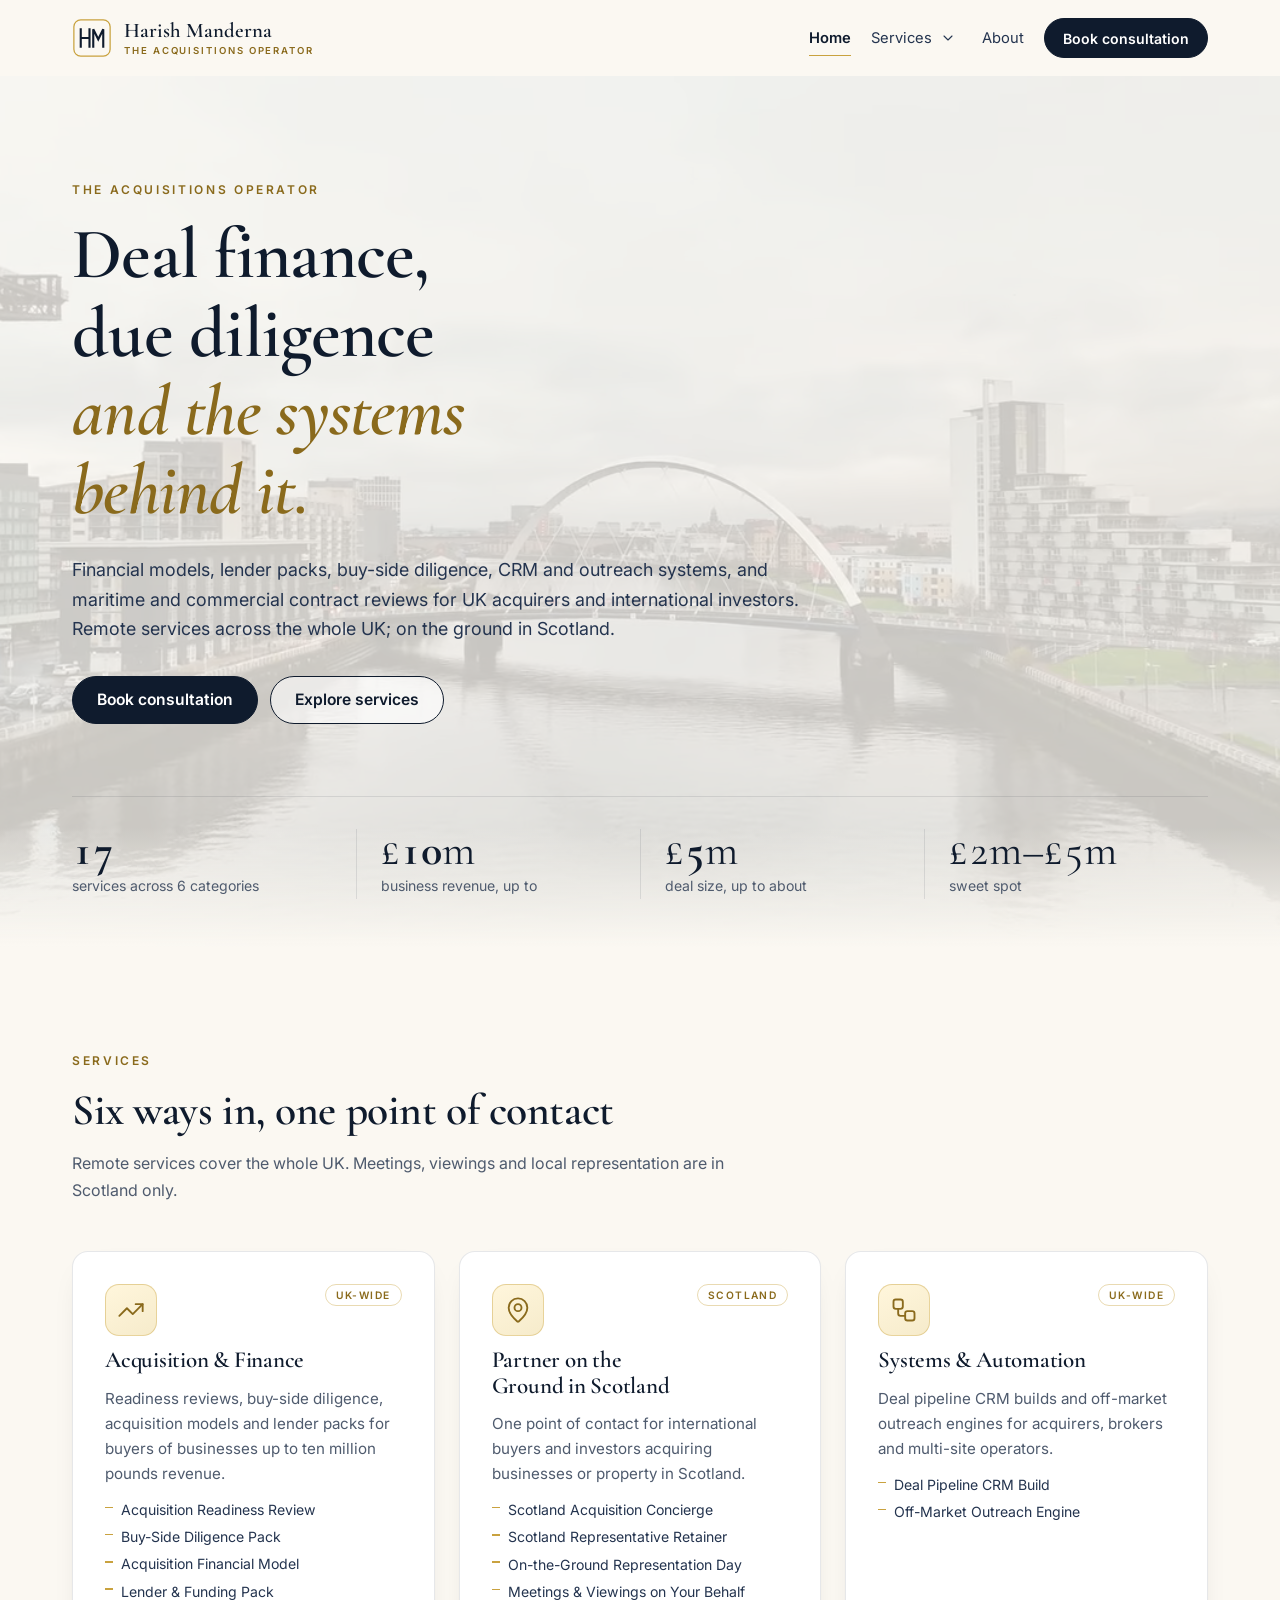
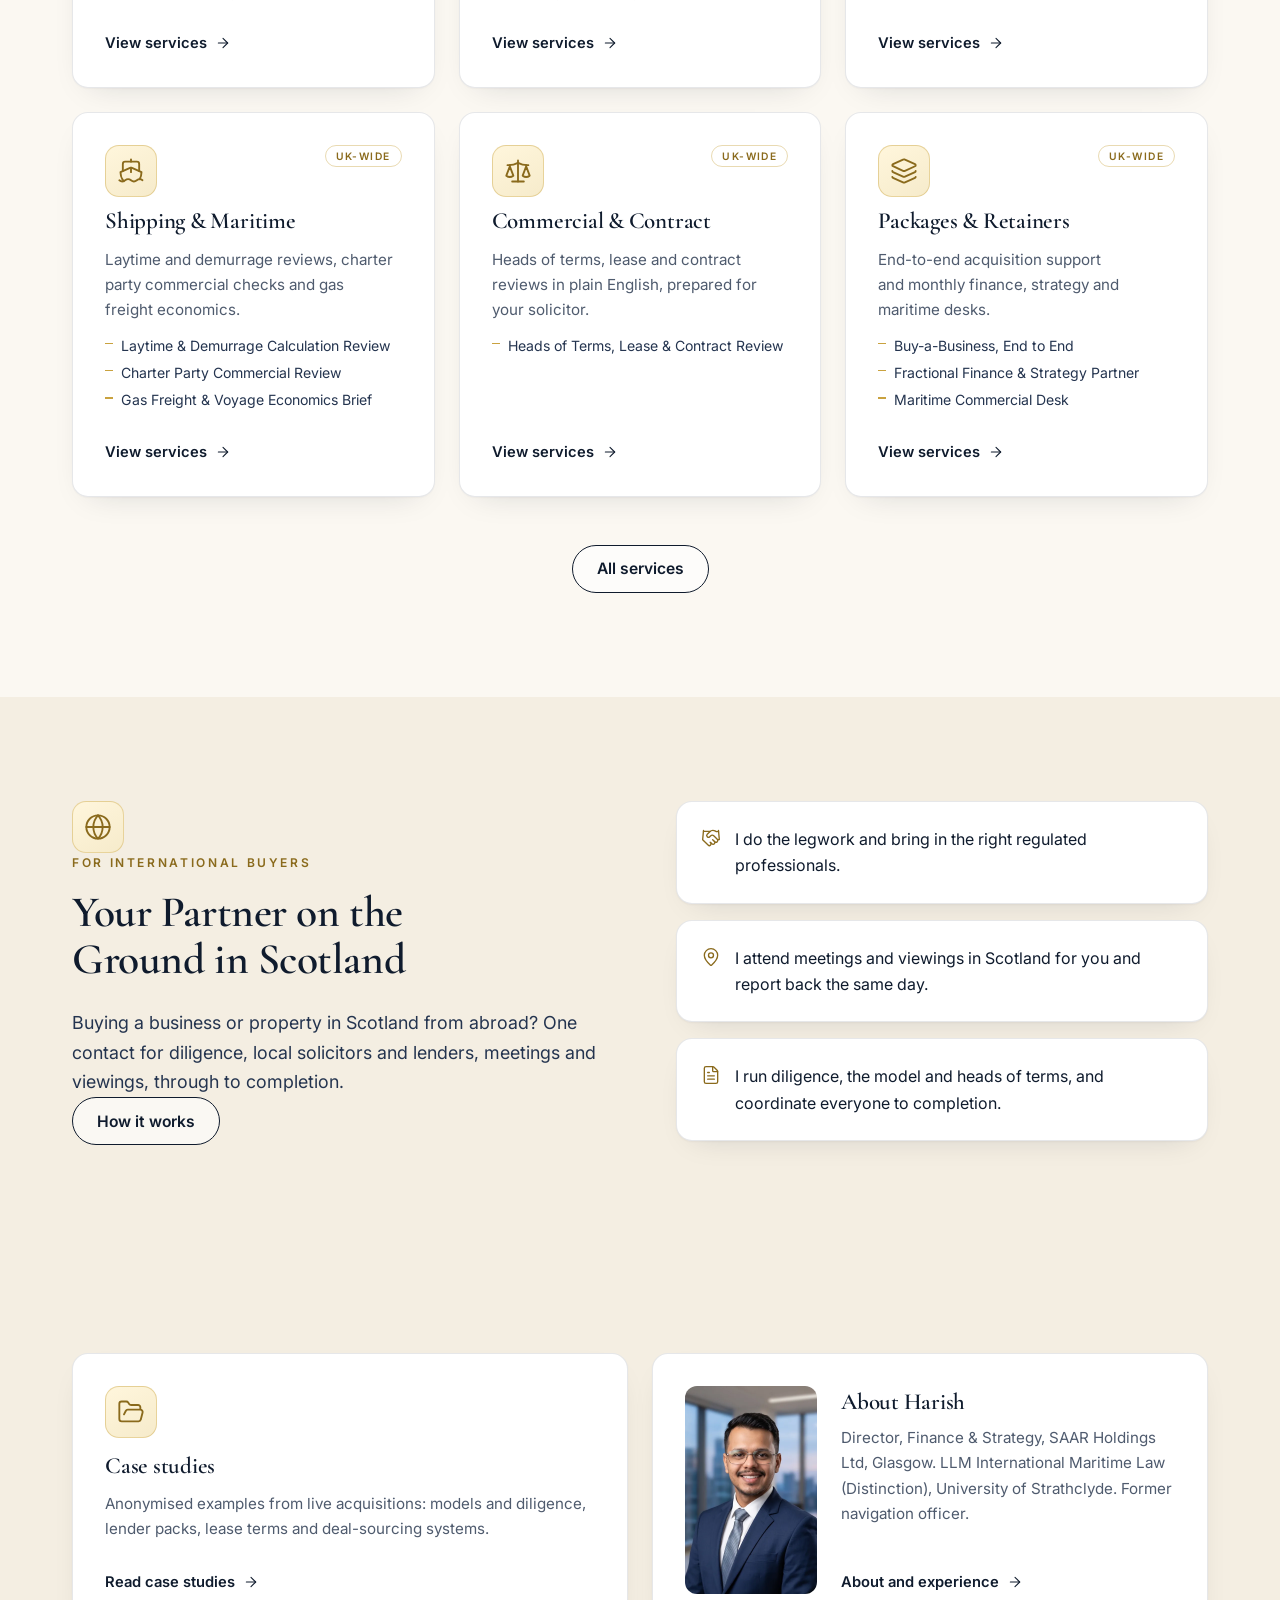
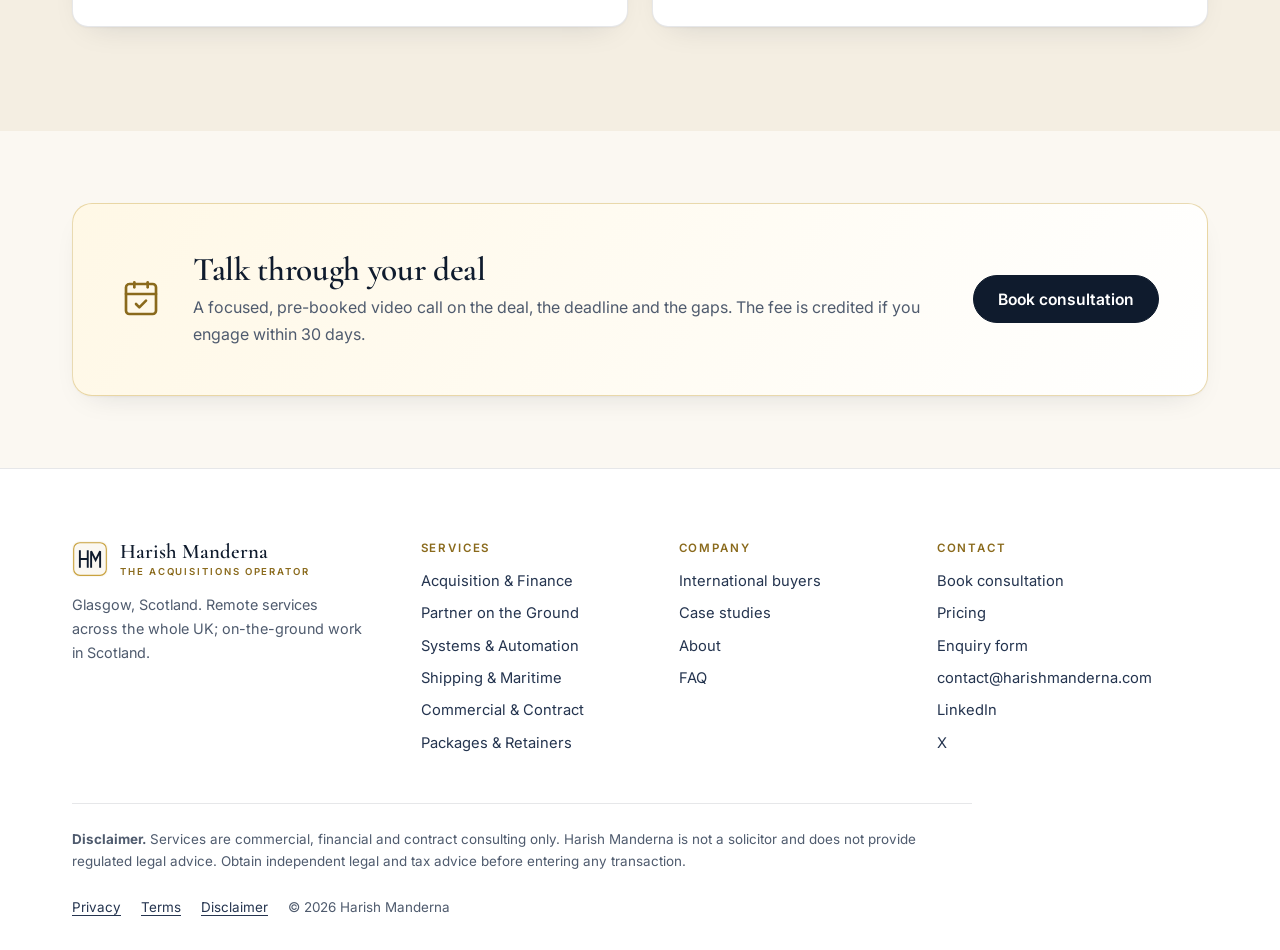
==== commit cbf17665: "Use contact@ email, add X profile, one-line About heading" ====
--- a/index.html
+++ b/index.html
@@ -20,7 +20,7 @@
 <link rel="preconnect" href="https://fonts.gstatic.com" crossorigin>
 <link href="https://fonts.googleapis.com/css2?family=Cormorant+Garamond:wght@500;600&family=Inter:wght@400;500;600&display=swap" rel="stylesheet">
 <link rel="stylesheet" href="/css/styles.css">
-<script type="application/ld+json">{"@context":"https://schema.org","@type":"ProfessionalService","name":"Harish Manderna","url":"https://harishmanderna.com/","slogan":"The acquisitions operator","areaServed":["United Kingdom","Scotland"],"address":{"@type":"PostalAddress","addressLocality":"Glasgow","addressCountry":"GB"},"sameAs":["https://www.linkedin.com/in/harishmanderna"]}</script>
+<script type="application/ld+json">{"@context":"https://schema.org","@type":"ProfessionalService","name":"Harish Manderna","url":"https://harishmanderna.com/","slogan":"The acquisitions operator","areaServed":["United Kingdom","Scotland"],"address":{"@type":"PostalAddress","addressLocality":"Glasgow","addressCountry":"GB"},"sameAs":["https://www.linkedin.com/in/harishmanderna","https://x.com/harishmanderna"]}</script>
 </head>
 <body class="home">
 <a class="skip" href="#main">Skip to content</a>
@@ -99,7 +99,7 @@
         <a href="/services.html#international-buyers">International buyers</a><a href="/services.html#case-studies">Case studies</a><a href="/about.html">About</a><a href="/about.html#faq">FAQ</a>
       </nav>
       <nav aria-label="Footer: contact"><h2 class="foot-h">Contact</h2>
-        <a href="/book.html">Book consultation</a><a href="/book.html#pricing">Pricing</a><a href="/book.html#enquiry">Enquiry form</a><a href="mailto:hello@harishmanderna.com">hello@harishmanderna.com</a><a href="https://www.linkedin.com/in/harishmanderna" target="_blank" rel="noopener">LinkedIn</a>
+        <a href="/book.html">Book consultation</a><a href="/book.html#pricing">Pricing</a><a href="/book.html#enquiry">Enquiry form</a><a href="mailto:contact@harishmanderna.com">contact@harishmanderna.com</a><a href="https://www.linkedin.com/in/harishmanderna" target="_blank" rel="noopener">LinkedIn</a><a href="https://x.com/harishmanderna" target="_blank" rel="noopener">X</a>
       </nav>
     </div>
     <p class="disclaimer" id="disclaimer"><strong>Disclaimer.</strong> Services are commercial, financial and contract consulting only. Harish Manderna is not a solicitor and does not provide regulated legal advice. Obtain independent legal and tax advice before entering any transaction.</p>
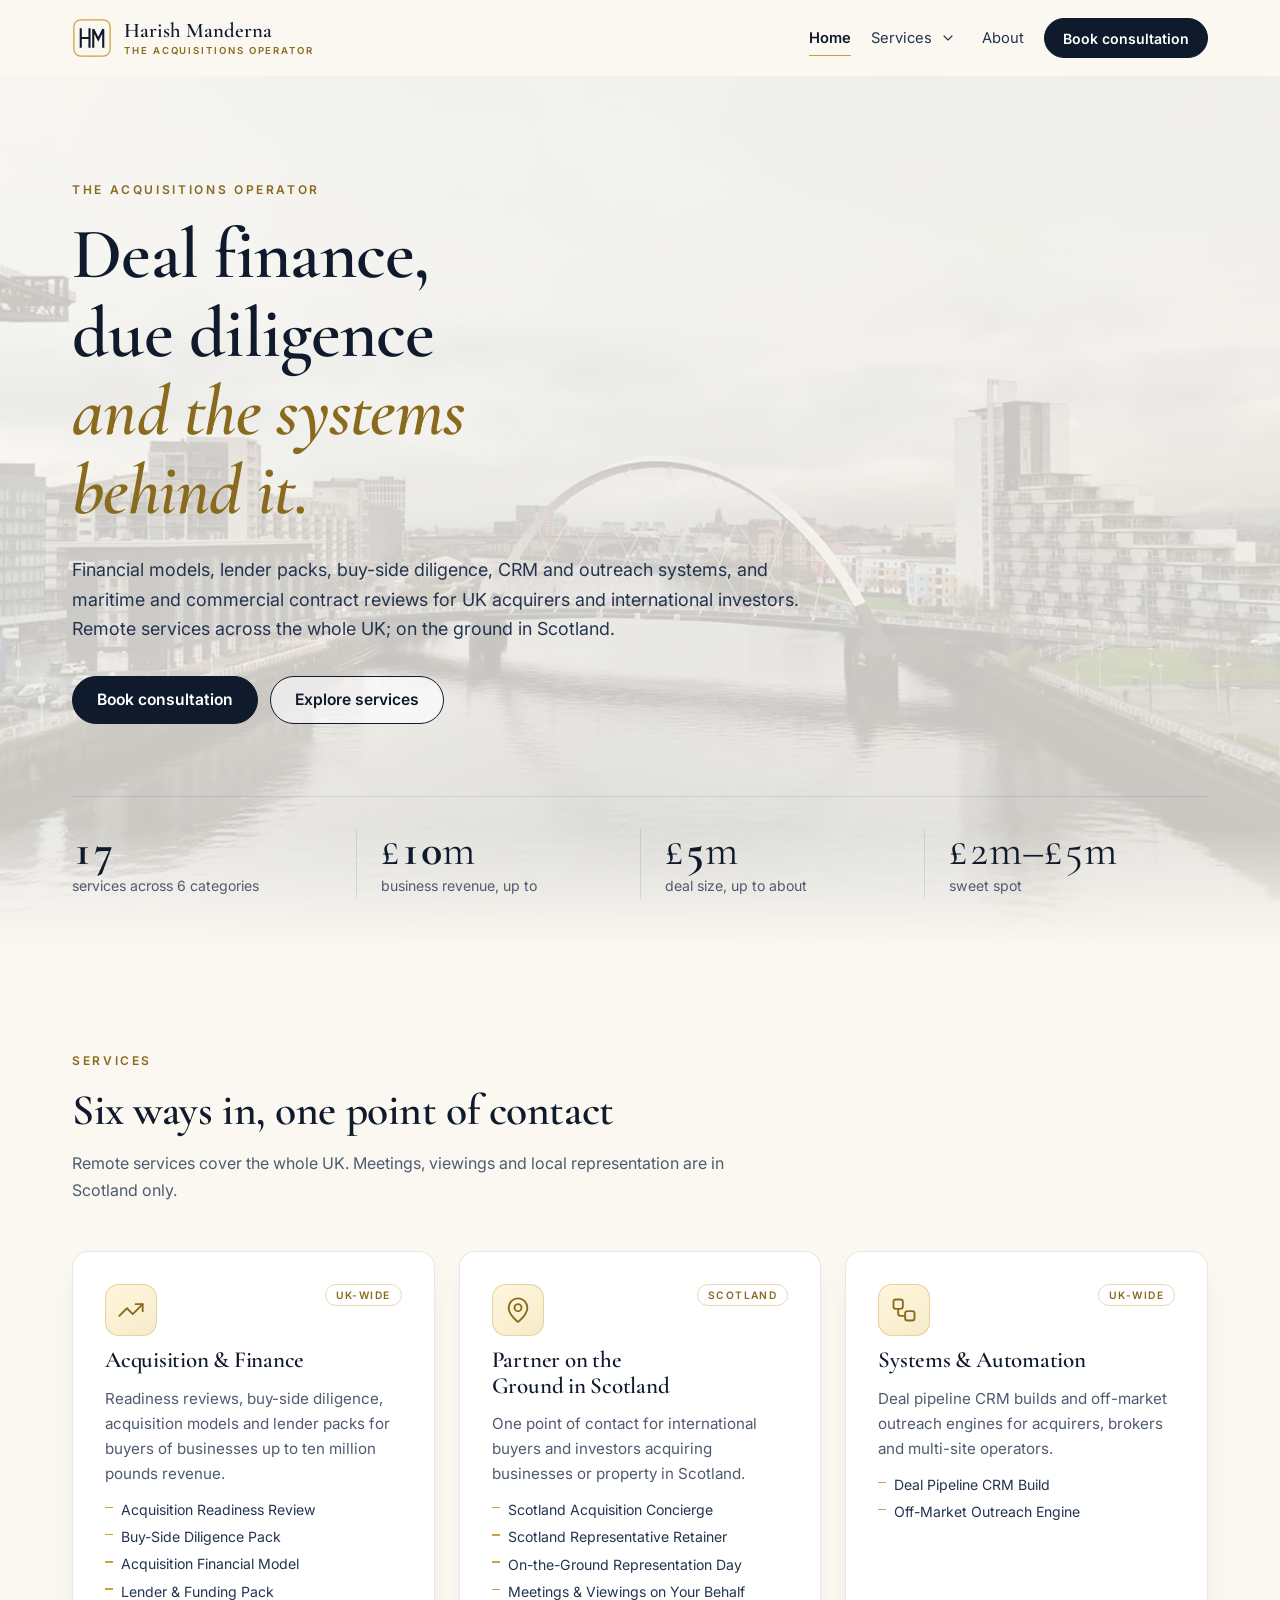
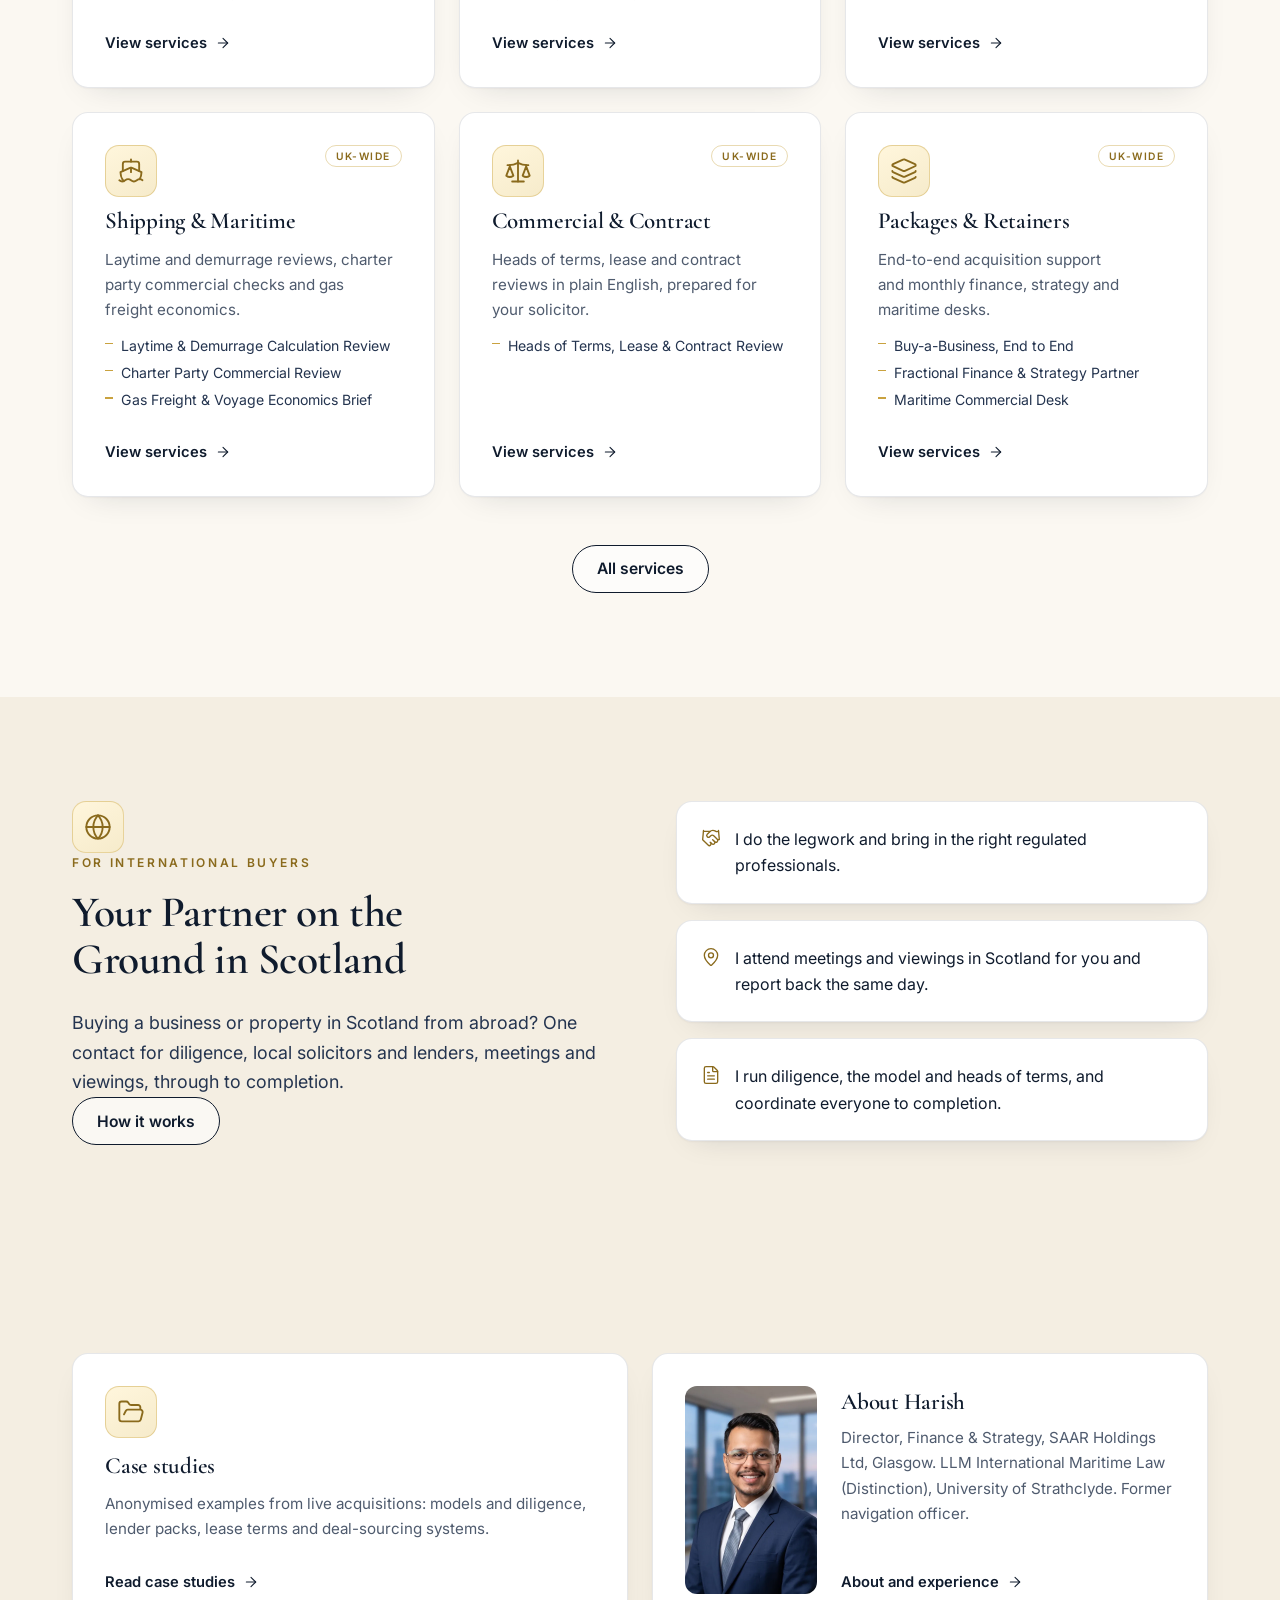
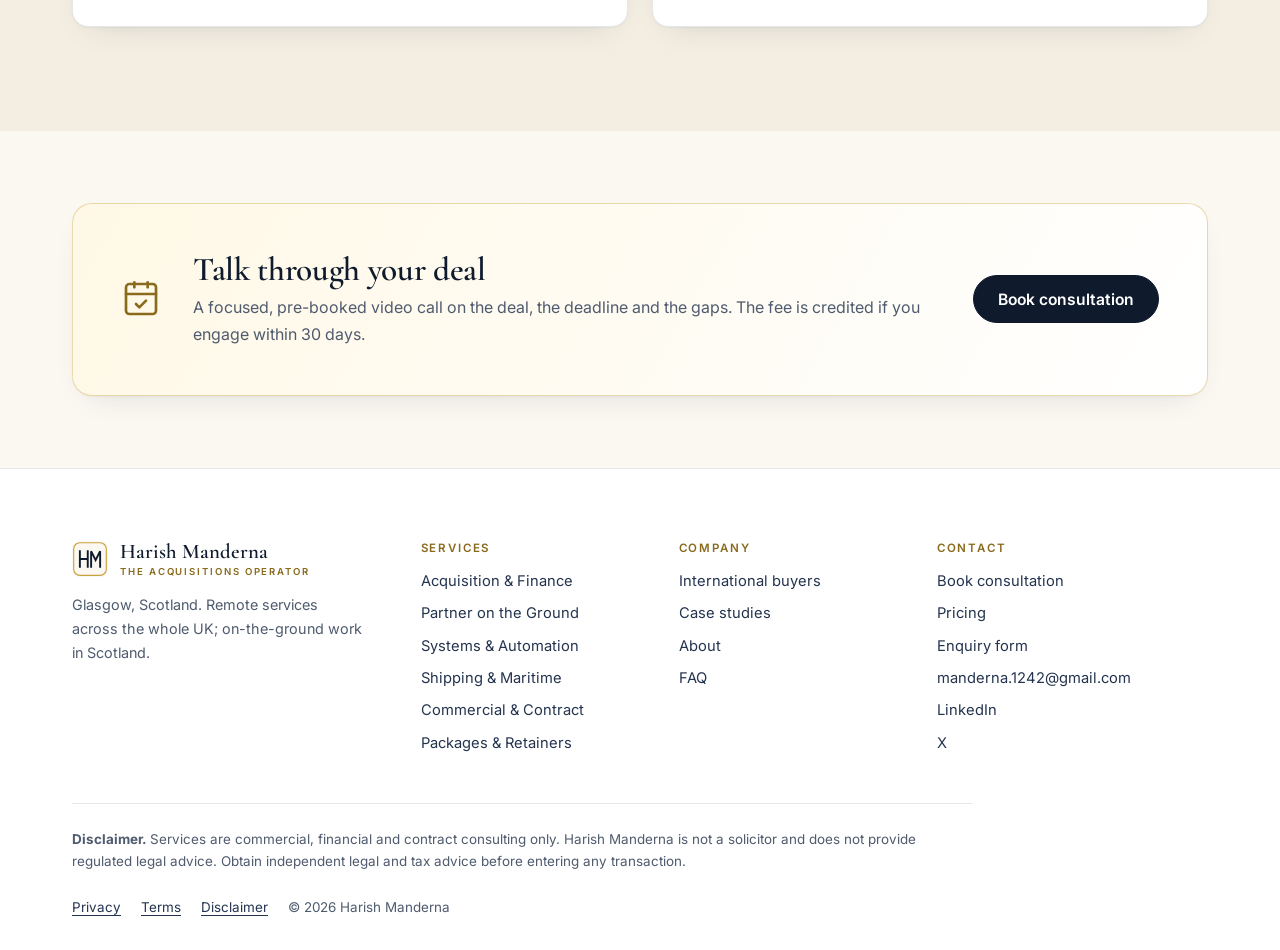
==== commit 448bda9b: "Replace contact@ with manderna.1242@gmail.com across site and enquiry form" ====
--- a/index.html
+++ b/index.html
@@ -99,7 +99,7 @@
         <a href="/services.html#international-buyers">International buyers</a><a href="/services.html#case-studies">Case studies</a><a href="/about.html">About</a><a href="/about.html#faq">FAQ</a>
       </nav>
       <nav aria-label="Footer: contact"><h2 class="foot-h">Contact</h2>
-        <a href="/book.html">Book consultation</a><a href="/book.html#pricing">Pricing</a><a href="/book.html#enquiry">Enquiry form</a><a href="mailto:contact@harishmanderna.com">contact@harishmanderna.com</a><a href="https://www.linkedin.com/in/harishmanderna" target="_blank" rel="noopener">LinkedIn</a><a href="https://x.com/harishmanderna" target="_blank" rel="noopener">X</a>
+        <a href="/book.html">Book consultation</a><a href="/book.html#pricing">Pricing</a><a href="/book.html#enquiry">Enquiry form</a><a href="mailto:manderna.1242@gmail.com">manderna.1242@gmail.com</a><a href="https://www.linkedin.com/in/harishmanderna" target="_blank" rel="noopener">LinkedIn</a><a href="https://x.com/harishmanderna" target="_blank" rel="noopener">X</a>
       </nav>
     </div>
     <p class="disclaimer" id="disclaimer"><strong>Disclaimer.</strong> Services are commercial, financial and contract consulting only. Harish Manderna is not a solicitor and does not provide regulated legal advice. Obtain independent legal and tax advice before entering any transaction.</p>
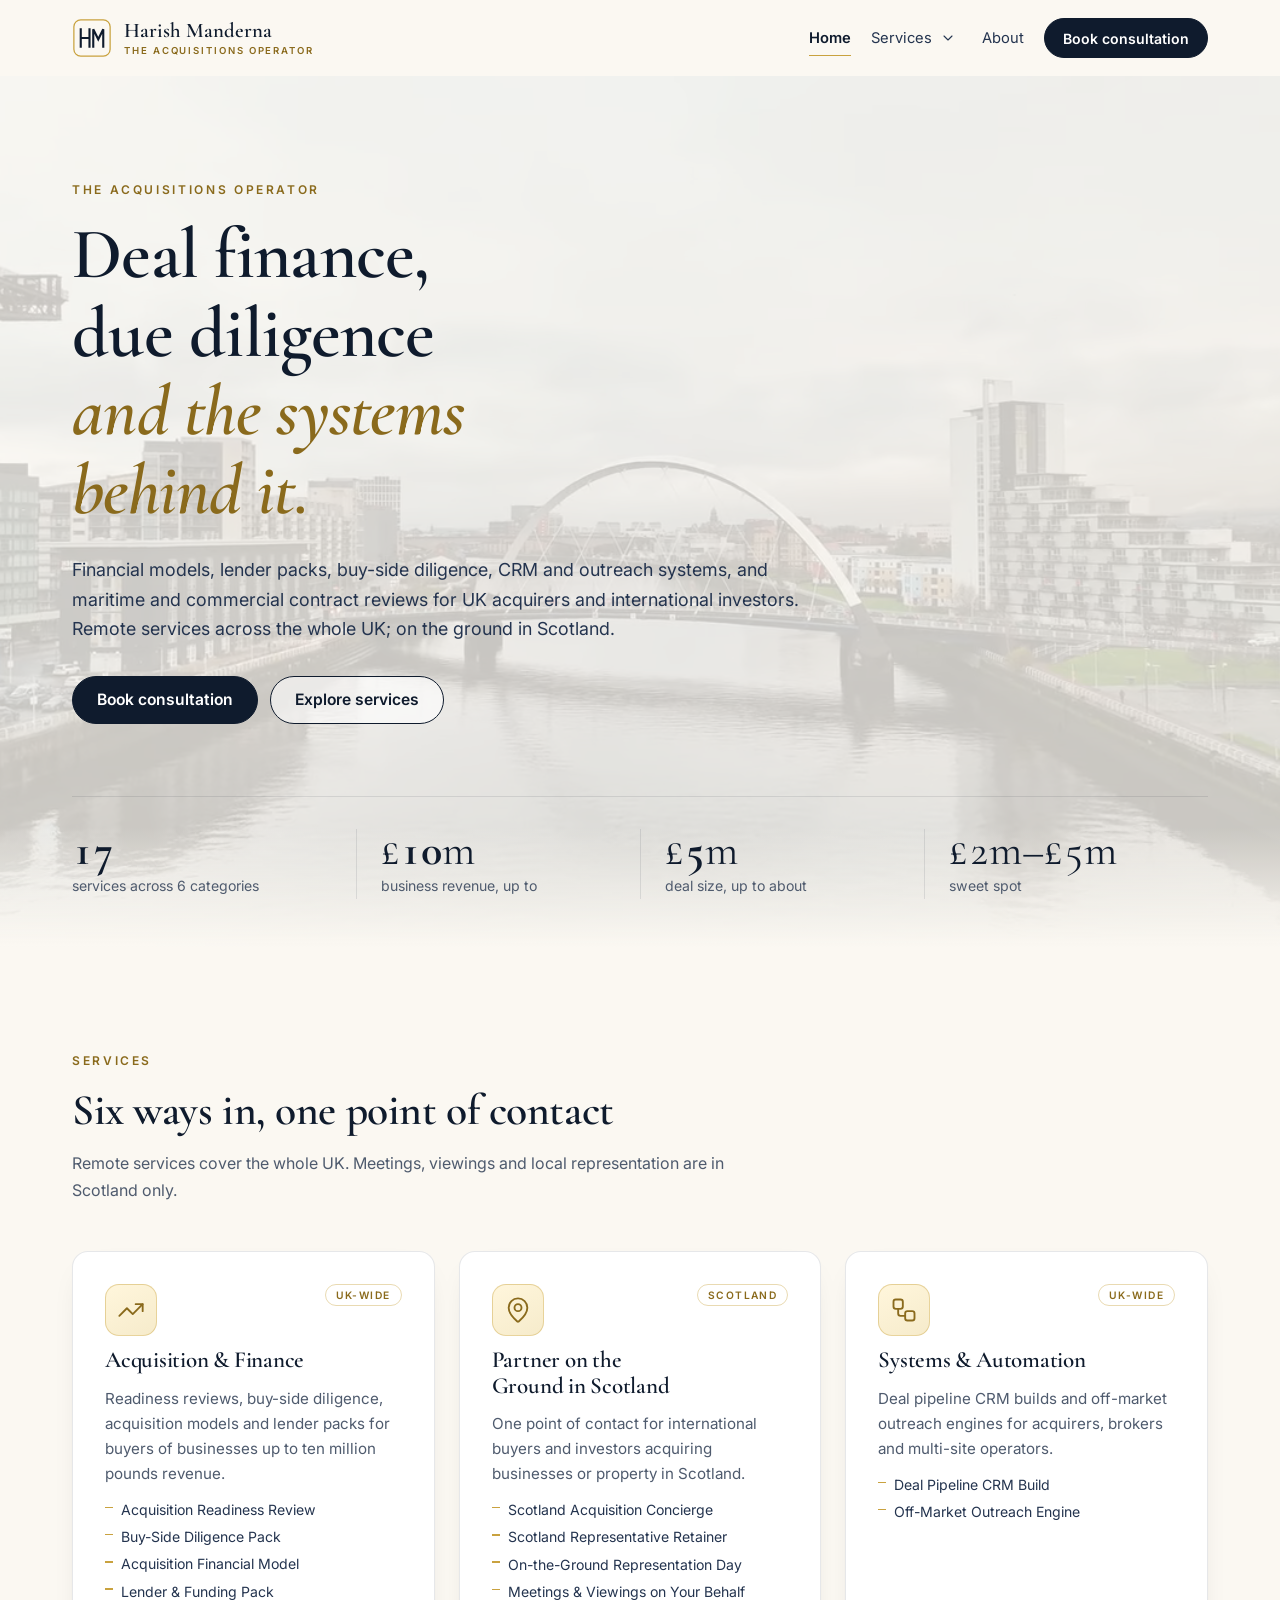
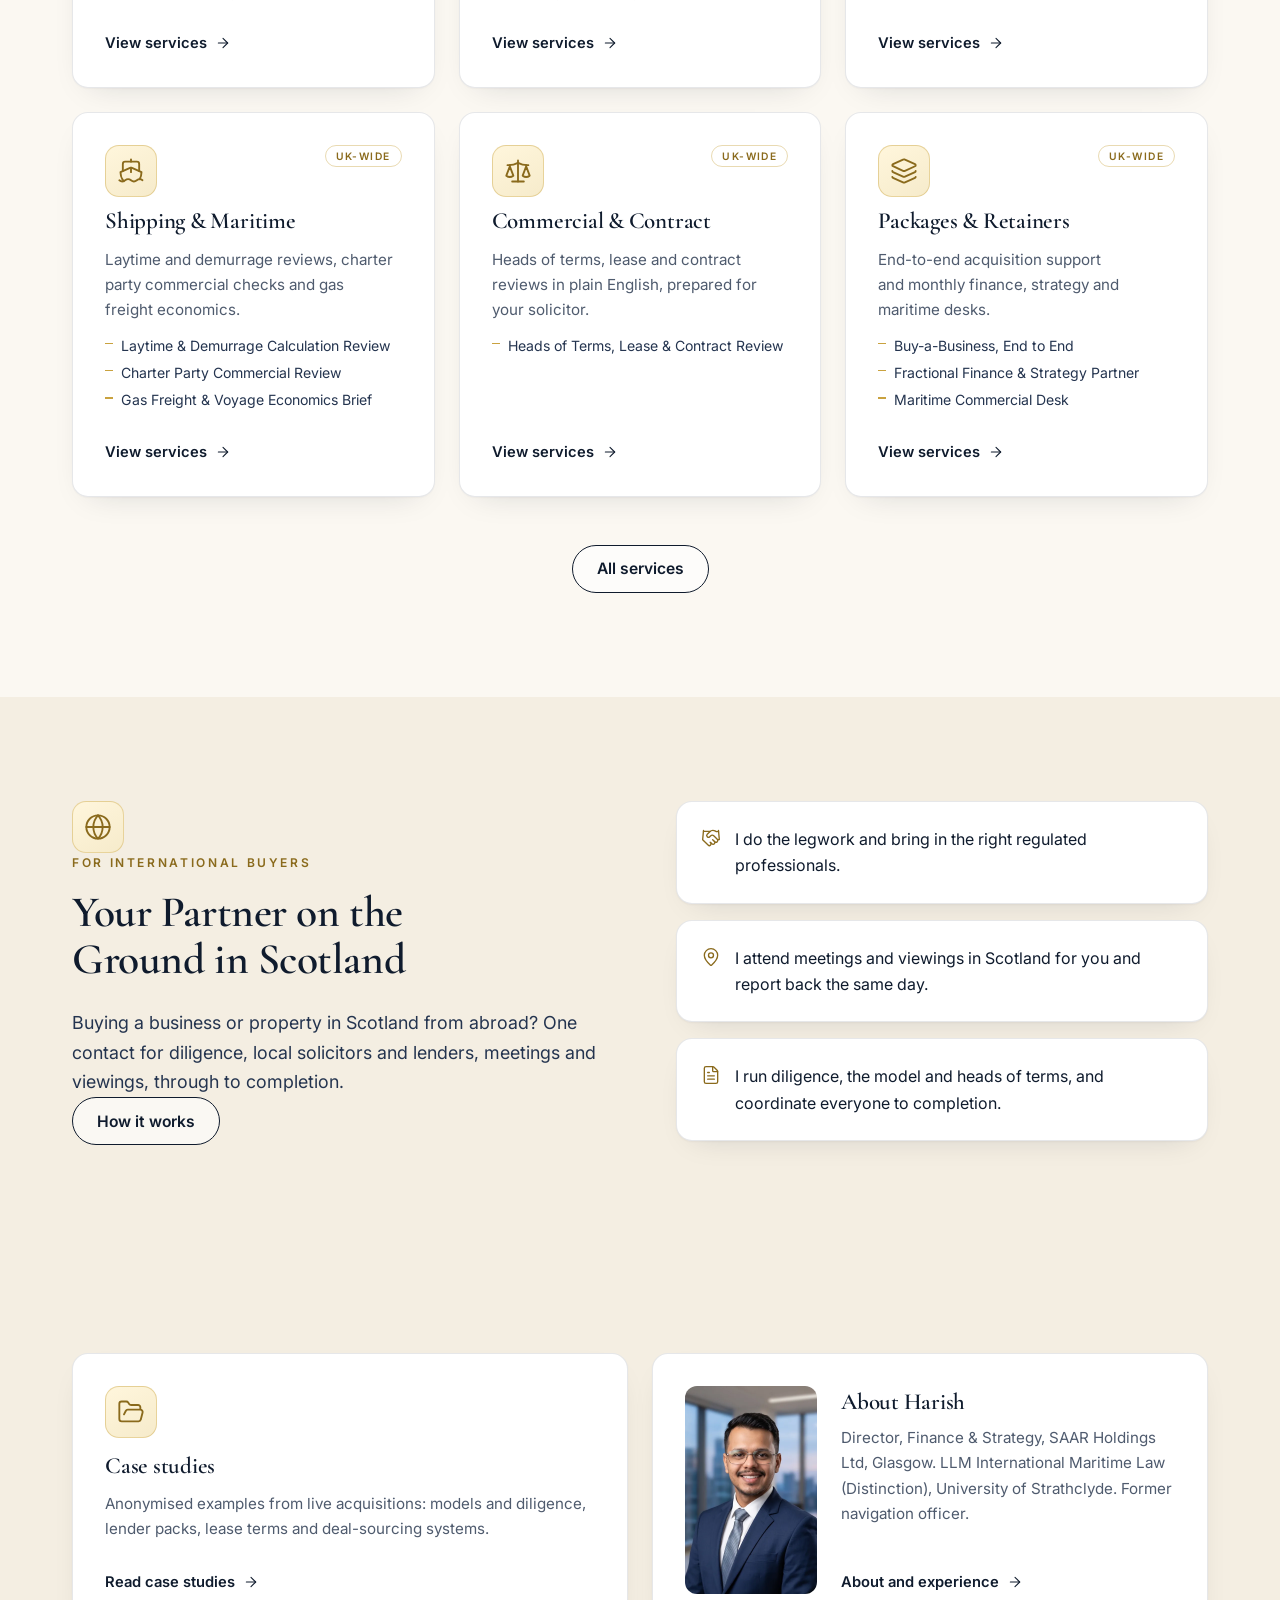
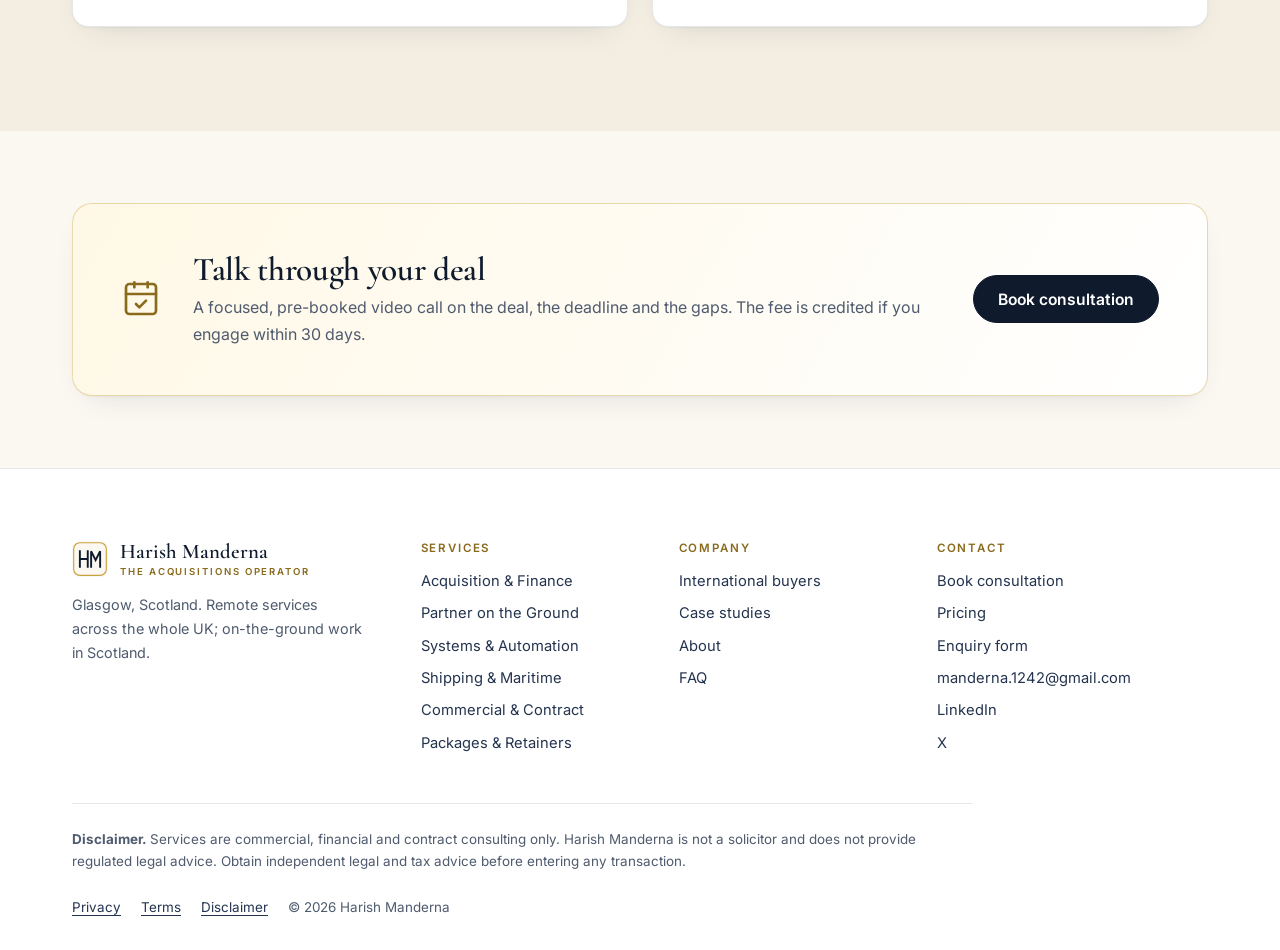
==== commit 67a0d497: "Update SEO titles, metas, service count, Open Graph and schema Correct the live catalogue to 21 serv" ====
--- a/index.html
+++ b/index.html
@@ -3,24 +3,31 @@
 <head>
 <meta charset="utf-8">
 <meta name="viewport" content="width=device-width, initial-scale=1">
-<title>Harish Manderna | Deal Finance, Due Diligence and Deal Systems | UK and Scotland</title>
+<title>Harish Manderna | Deal Finance and Due Diligence | UK and Scotland</title>
 <meta name="description" content="Deal finance, due diligence, financial models, CRM and outreach systems, and maritime and commercial contract reviews. Remote services across the whole UK; on-the-ground representation in Scotland.">
 <link rel="canonical" href="https://harishmanderna.com/">
 <meta name="theme-color" content="#FBF8F2">
 <meta property="og:type" content="website">
 <meta property="og:site_name" content="Harish Manderna">
-<meta property="og:title" content="Harish Manderna | Deal Finance, Due Diligence and Deal Systems | UK and Scotland">
+<meta property="og:title" content="Harish Manderna | Deal Finance and Due Diligence | UK and Scotland">
 <meta property="og:description" content="Deal finance, due diligence, financial models, CRM and outreach systems, and maritime and commercial contract reviews. Remote services across the whole UK; on-the-ground representation in Scotland.">
 <meta property="og:url" content="https://harishmanderna.com/">
 <meta property="og:image" content="https://harishmanderna.com/assets/og-image.jpg">
 <meta property="og:locale" content="en_GB">
 <meta name="twitter:card" content="summary_large_image">
+<meta property="og:image:width" content="1200">
+<meta property="og:image:height" content="630">
+<meta property="og:image:alt" content="Harish Manderna">
+<meta name="twitter:title" content="Harish Manderna | Deal Finance and Due Diligence | UK and Scotland">
+<meta name="twitter:description" content="Deal finance, due diligence, financial models, CRM and outreach systems, and maritime and commercial contract reviews. Remote services across the whole UK; on-the-ground representation in Scotland.">
+<meta name="twitter:image" content="https://harishmanderna.com/assets/og-image.jpg">
+<meta name="twitter:site" content="@harishmanderna">
 <link rel="icon" href="/favicon.svg" type="image/svg+xml">
 <link rel="preconnect" href="https://fonts.googleapis.com">
 <link rel="preconnect" href="https://fonts.gstatic.com" crossorigin>
 <link href="https://fonts.googleapis.com/css2?family=Cormorant+Garamond:wght@500;600&family=Inter:wght@400;500;600&display=swap" rel="stylesheet">
 <link rel="stylesheet" href="/css/styles.css">
-<script type="application/ld+json">{"@context":"https://schema.org","@type":"ProfessionalService","name":"Harish Manderna","url":"https://harishmanderna.com/","slogan":"The acquisitions operator","areaServed":["United Kingdom","Scotland"],"address":{"@type":"PostalAddress","addressLocality":"Glasgow","addressCountry":"GB"},"sameAs":["https://www.linkedin.com/in/harishmanderna","https://x.com/harishmanderna"]}</script>
+<script type="application/ld+json">{"@context":"https://schema.org","@type":"ProfessionalService","name":"Harish Manderna","url":"https://harishmanderna.com/","slogan":"The acquisitions operator","email":"manderna.1242@gmail.com","image":"https://harishmanderna.com/assets/og-image.jpg","areaServed":["United Kingdom","Scotland"],"address":{"@type":"PostalAddress","addressLocality":"Glasgow","addressCountry":"GB"},"sameAs":["https://www.linkedin.com/in/harishmanderna","https://x.com/harishmanderna"]}</script>
 </head>
 <body class="home">
 <a class="skip" href="#main">Skip to content</a>
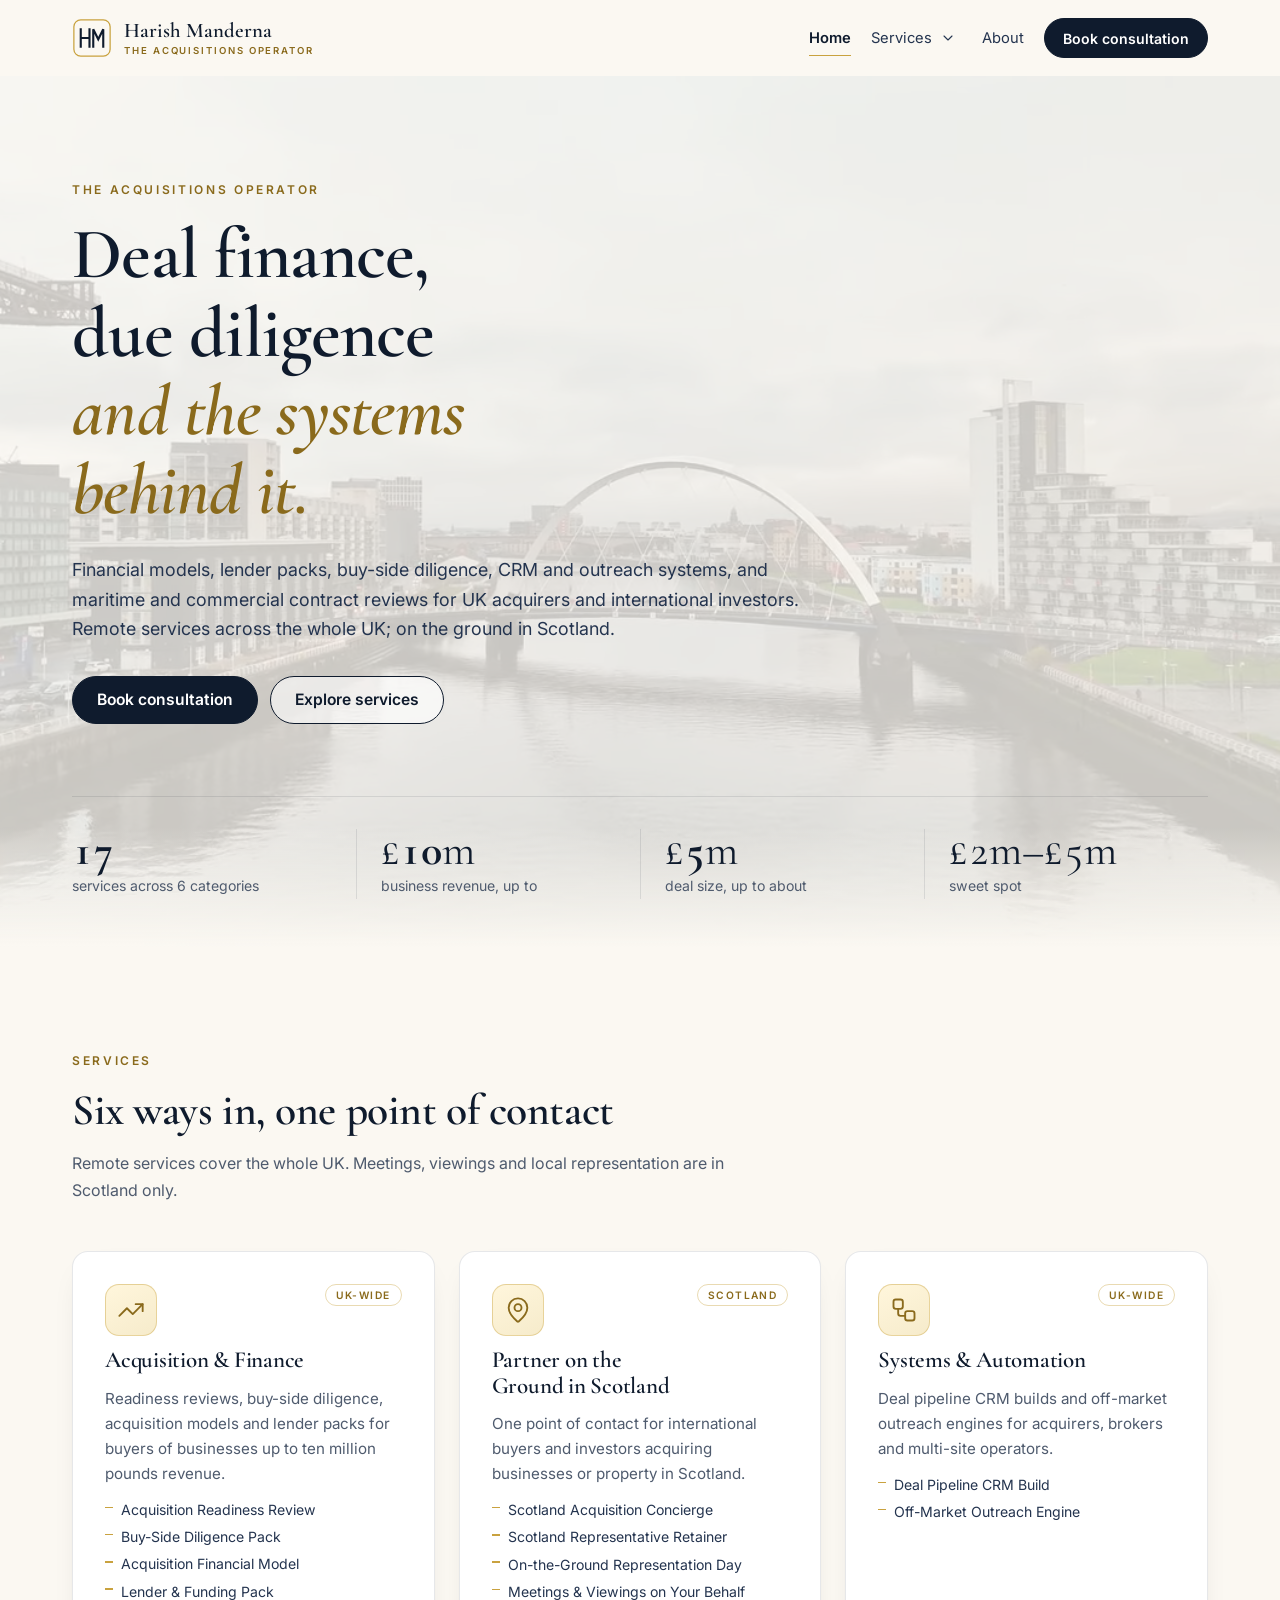
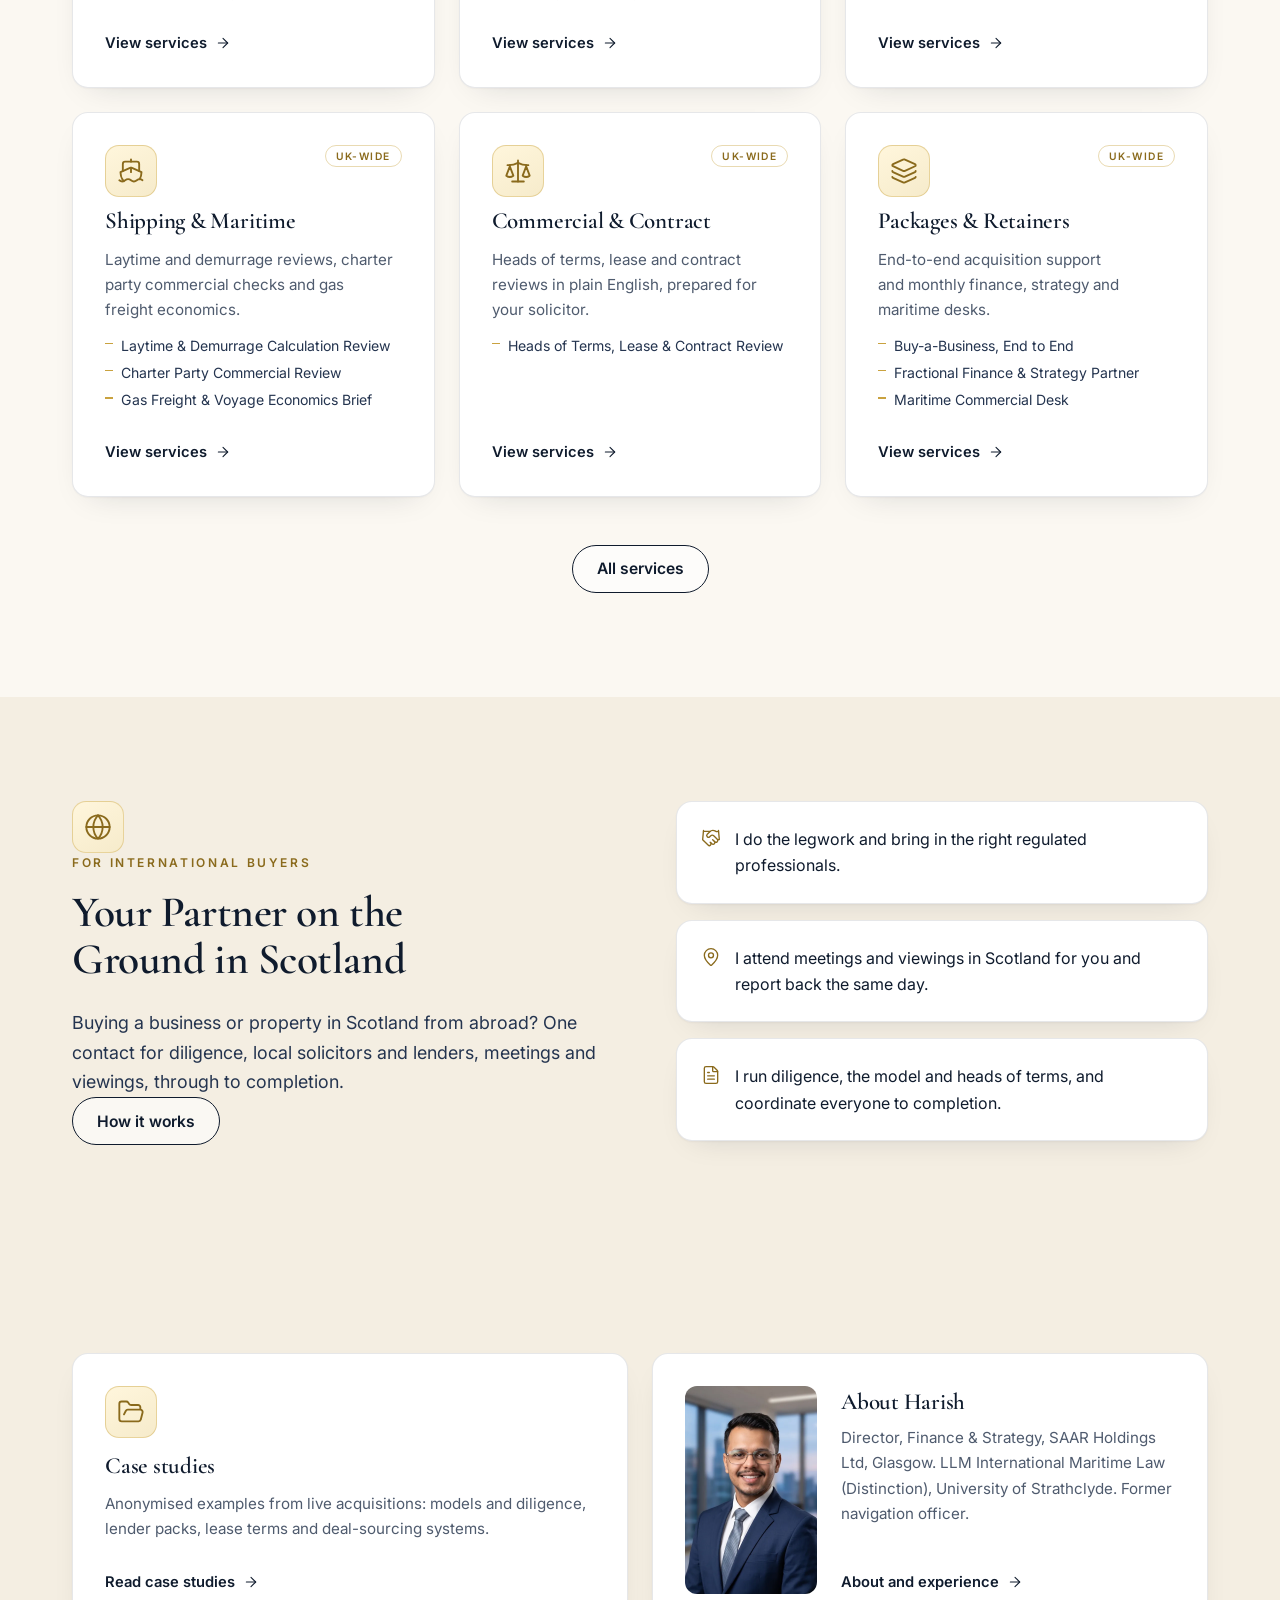
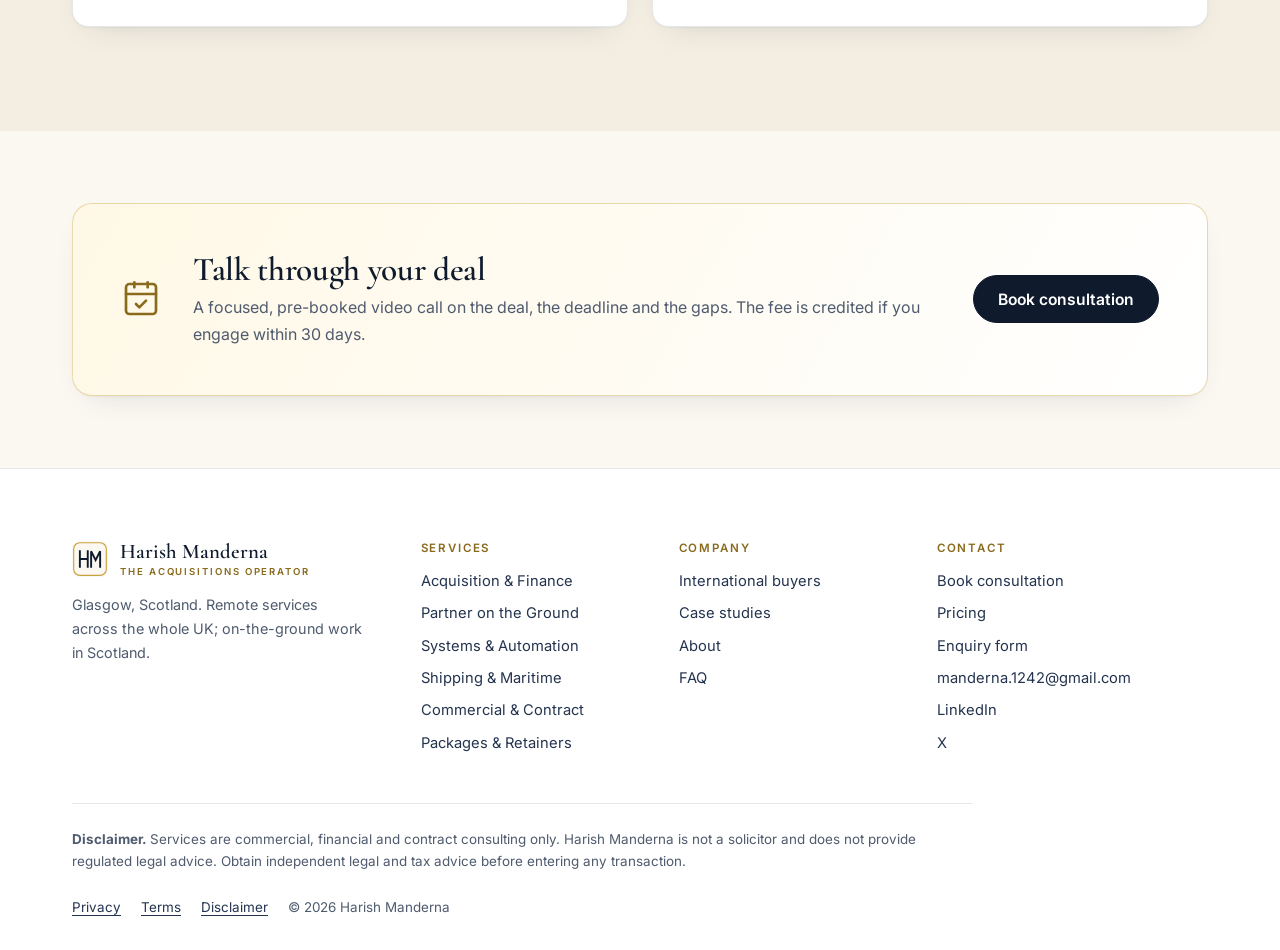
==== commit daa64720: "Add Google Search Console verification tag" ====
--- a/index.html
+++ b/index.html
@@ -1,6 +1,7 @@
 <!doctype html>
 <html lang="en-GB">
 <head>
+<meta name="google-site-verification" content="XlVSLEpOTEyaws0_7zp-x_tVfwDVSR8l-llq807oQ-Q" />
 <meta charset="utf-8">
 <meta name="viewport" content="width=device-width, initial-scale=1">
 <title>Harish Manderna | Deal Finance and Due Diligence | UK and Scotland</title>
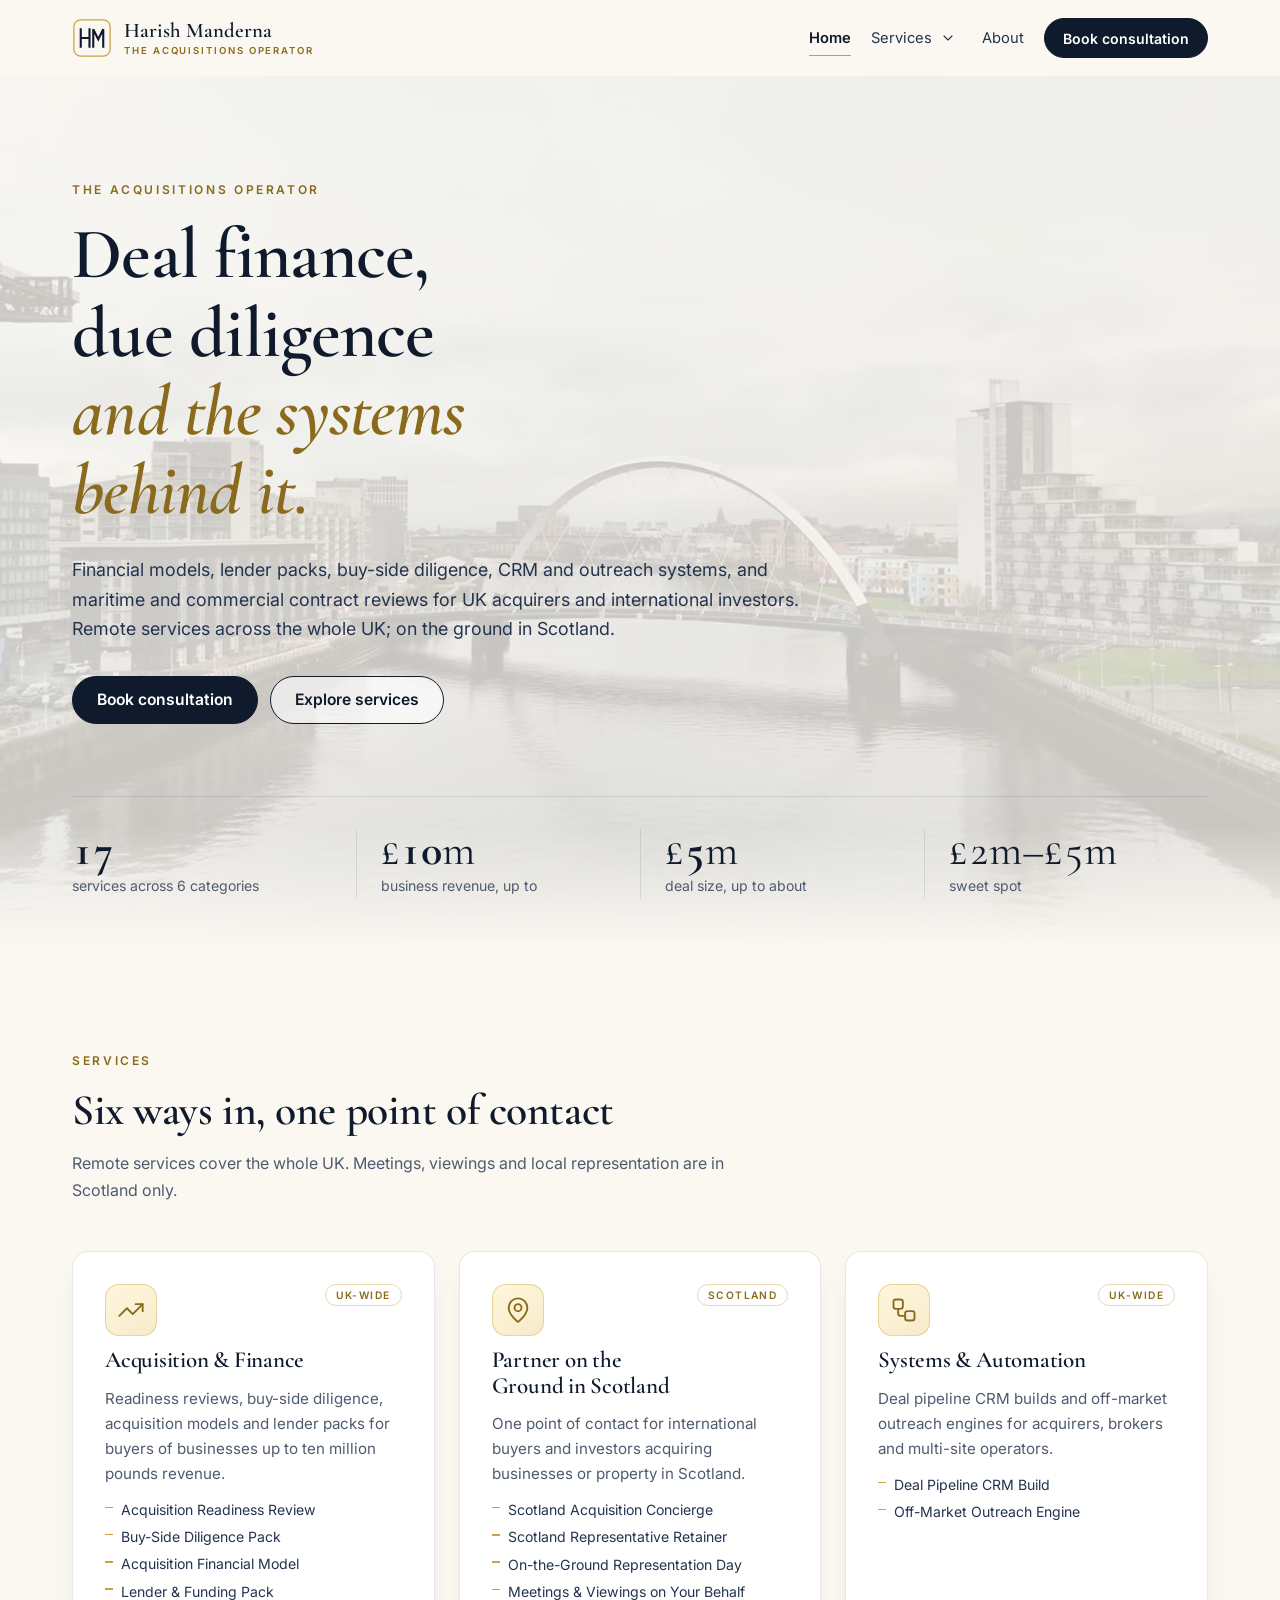
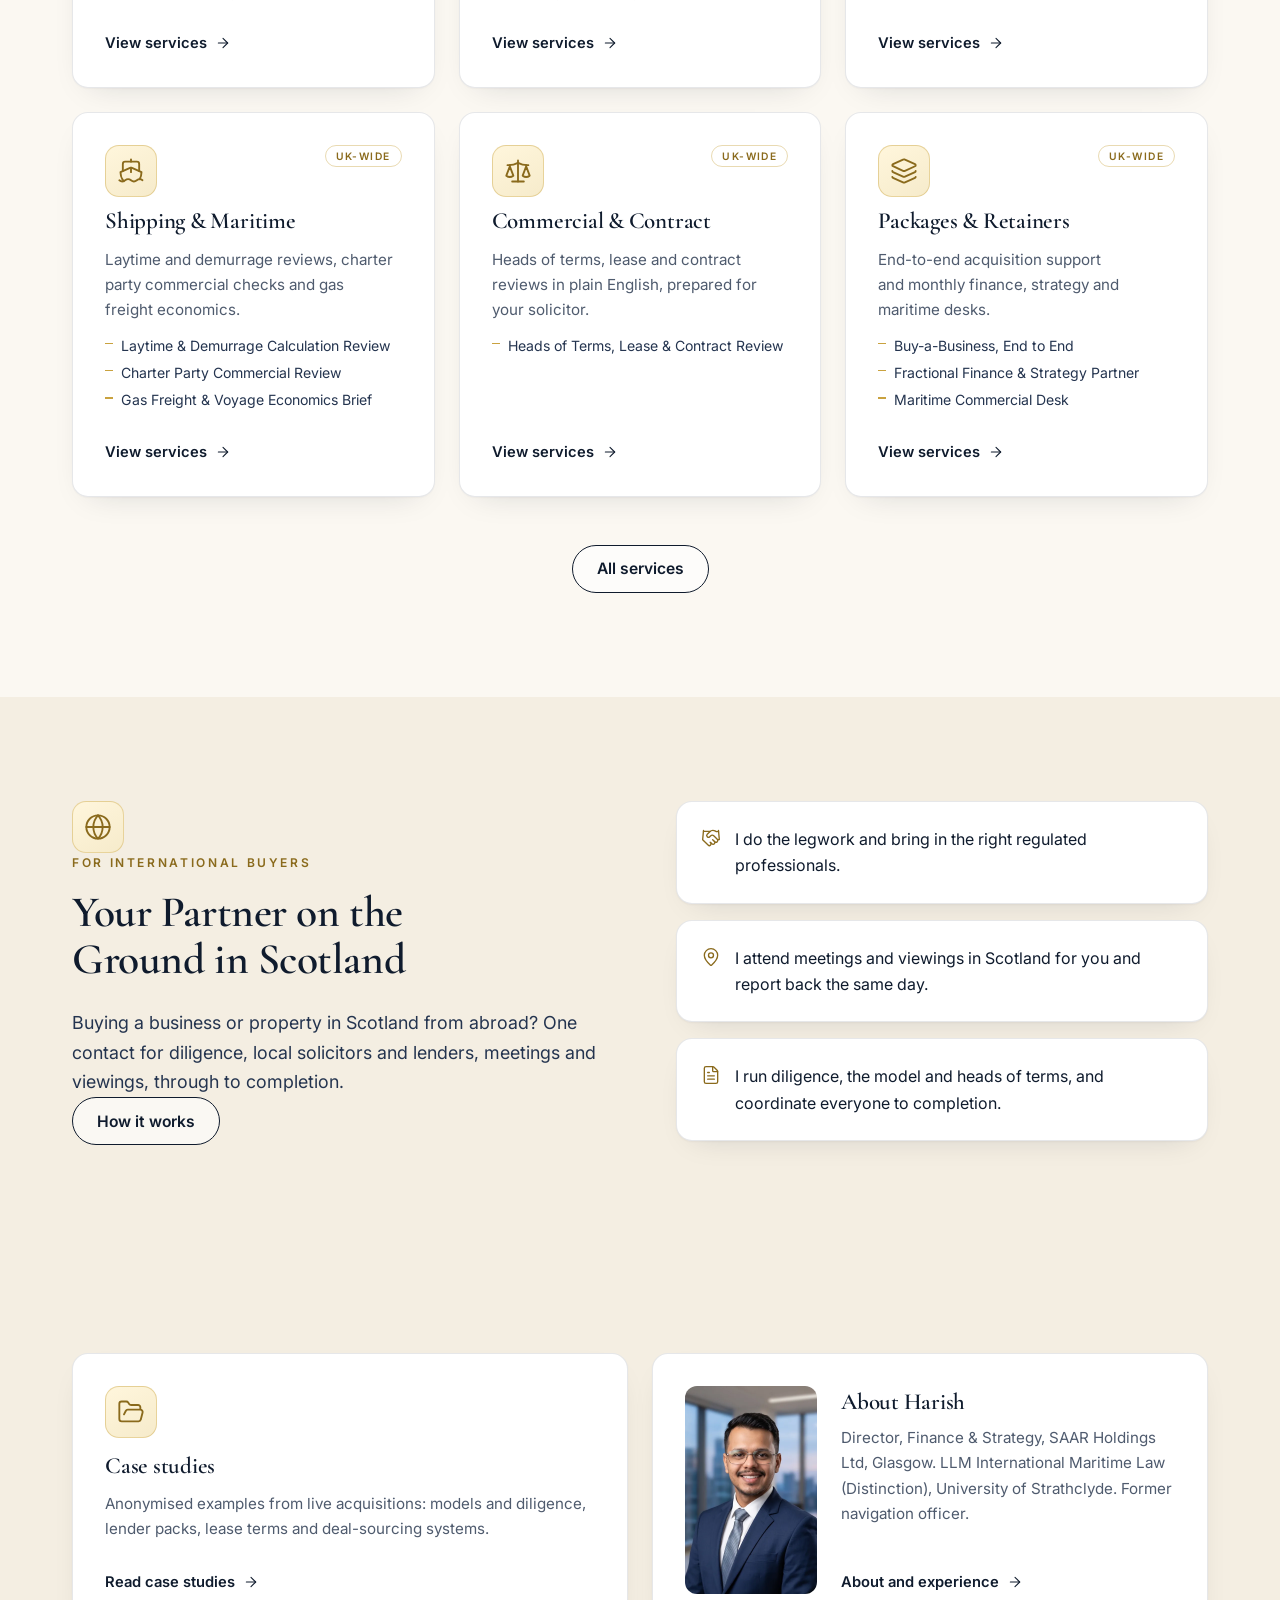
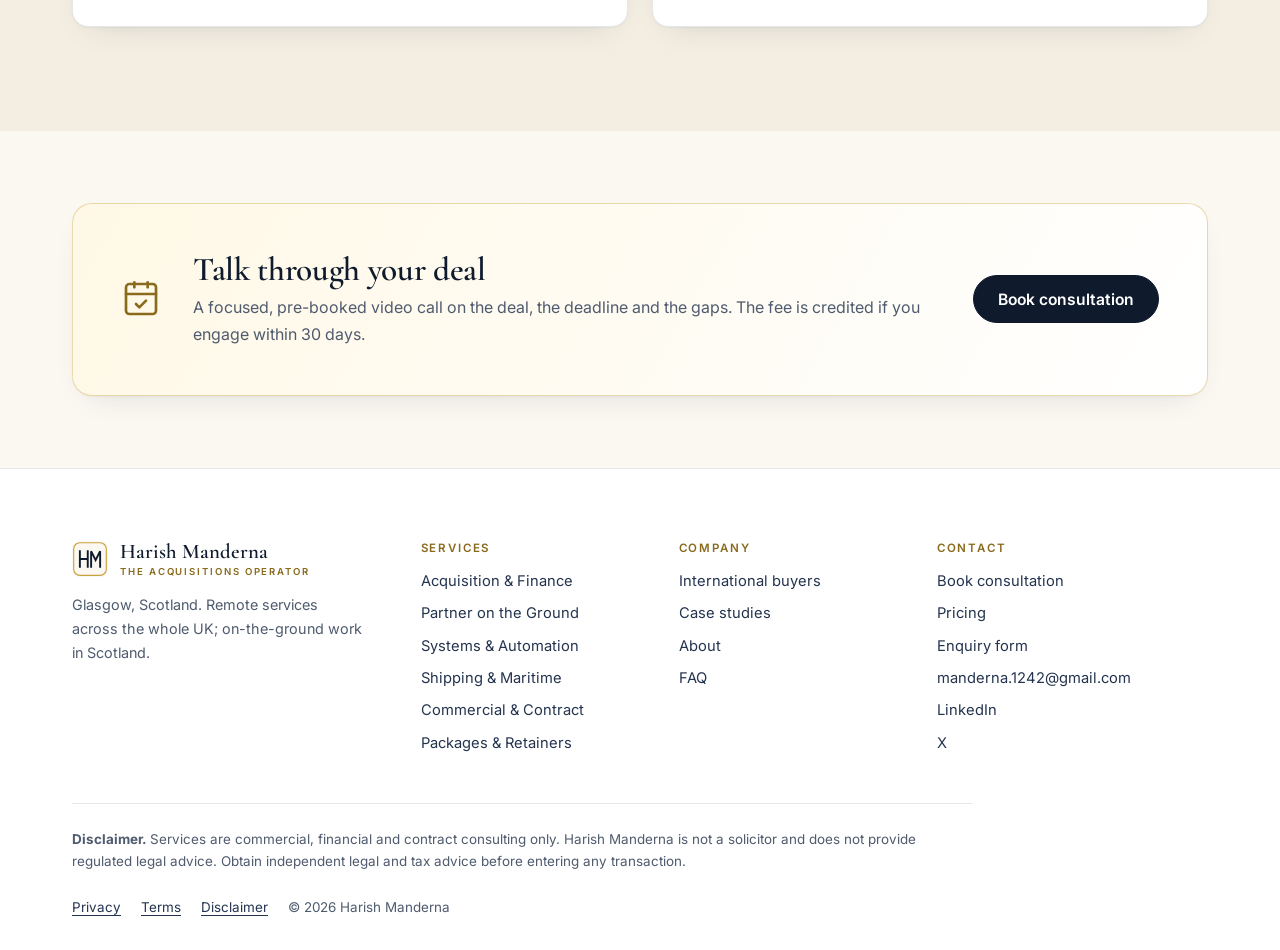
==== commit de75a238: "Add Google Analytics" ====
--- a/index.html
+++ b/index.html
@@ -29,6 +29,8 @@
 <link href="https://fonts.googleapis.com/css2?family=Cormorant+Garamond:wght@500;600&family=Inter:wght@400;500;600&display=swap" rel="stylesheet">
 <link rel="stylesheet" href="/css/styles.css">
 <script type="application/ld+json">{"@context":"https://schema.org","@type":"ProfessionalService","name":"Harish Manderna","url":"https://harishmanderna.com/","slogan":"The acquisitions operator","email":"manderna.1242@gmail.com","image":"https://harishmanderna.com/assets/og-image.jpg","areaServed":["United Kingdom","Scotland"],"address":{"@type":"PostalAddress","addressLocality":"Glasgow","addressCountry":"GB"},"sameAs":["https://www.linkedin.com/in/harishmanderna","https://x.com/harishmanderna"]}</script>
+<script async src="https://www.googletagmanager.com/gtag/js?id=G-CJCDGPCC2Q"></script>
+<script>window.dataLayer=window.dataLayer||[];function gtag(){dataLayer.push(arguments);}gtag("js",new Date());gtag("config","G-CJCDGPCC2Q");</script>
 </head>
 <body class="home">
 <a class="skip" href="#main">Skip to content</a>
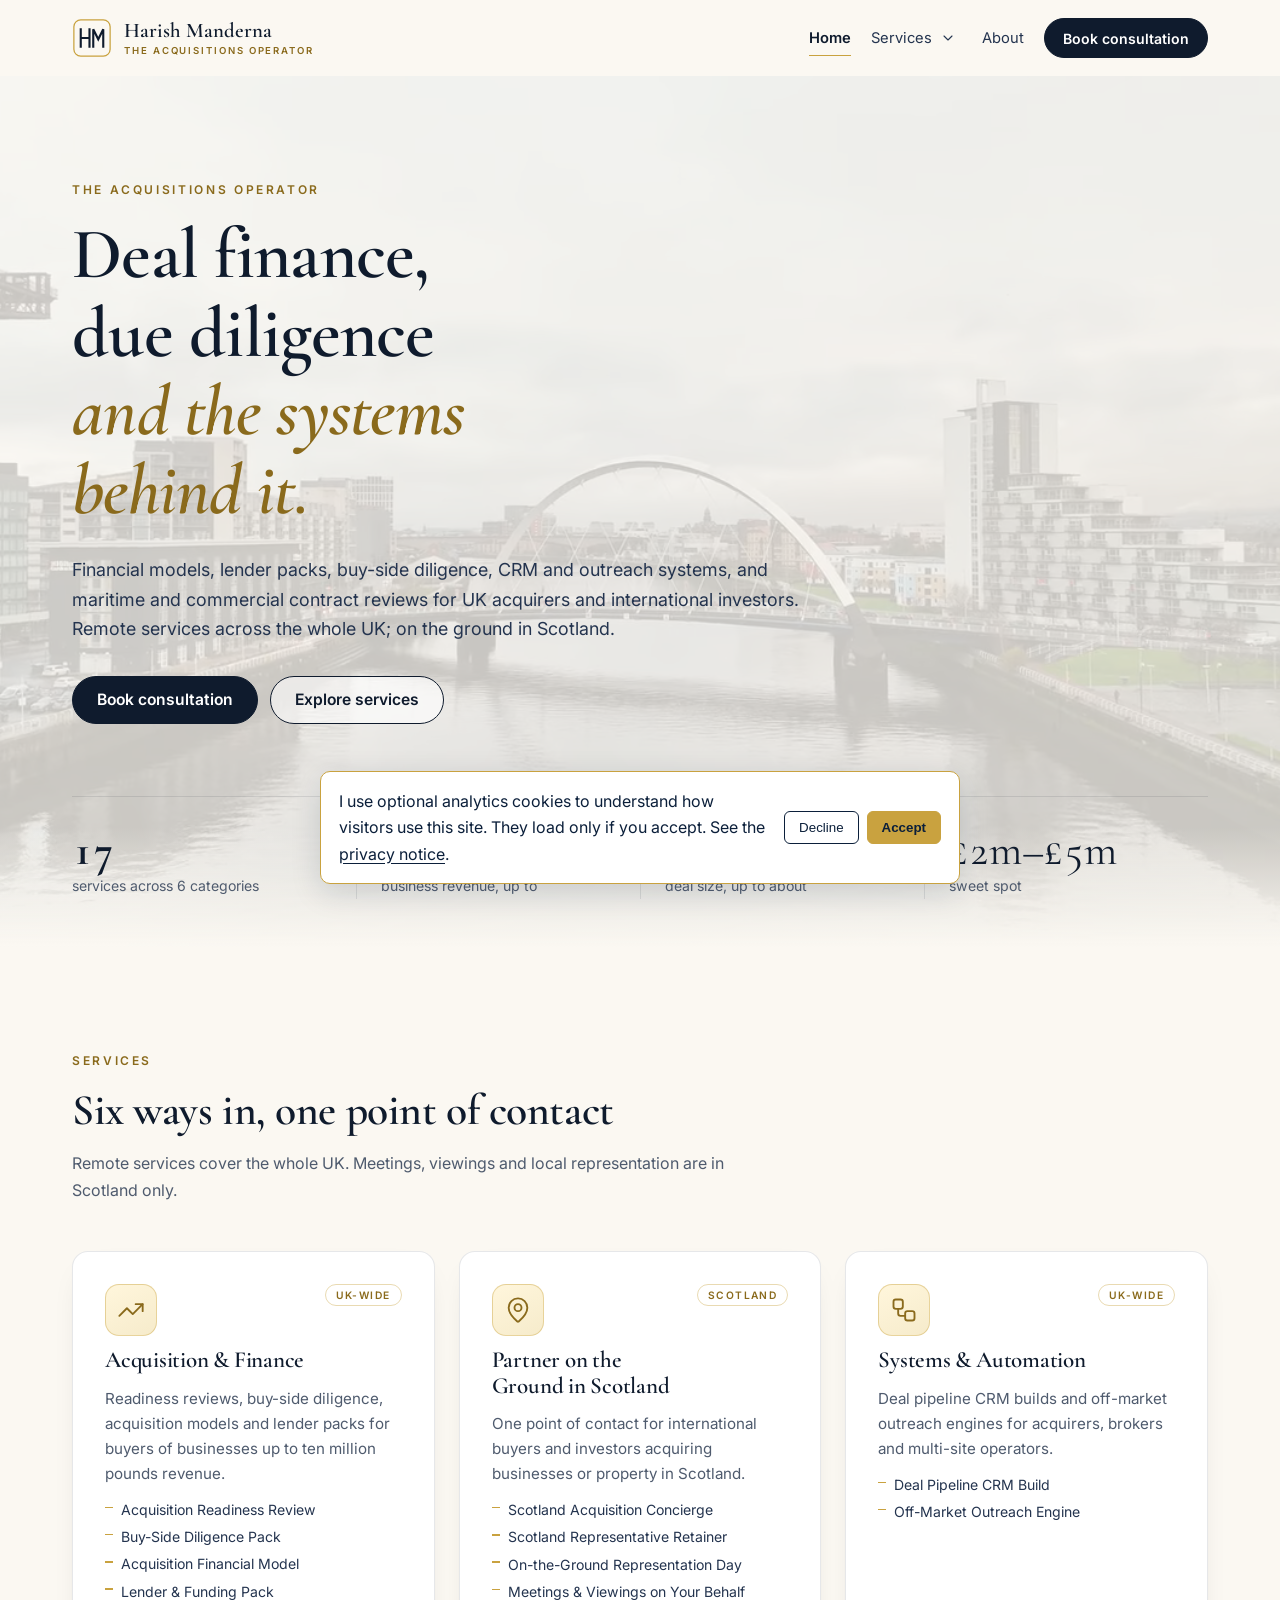
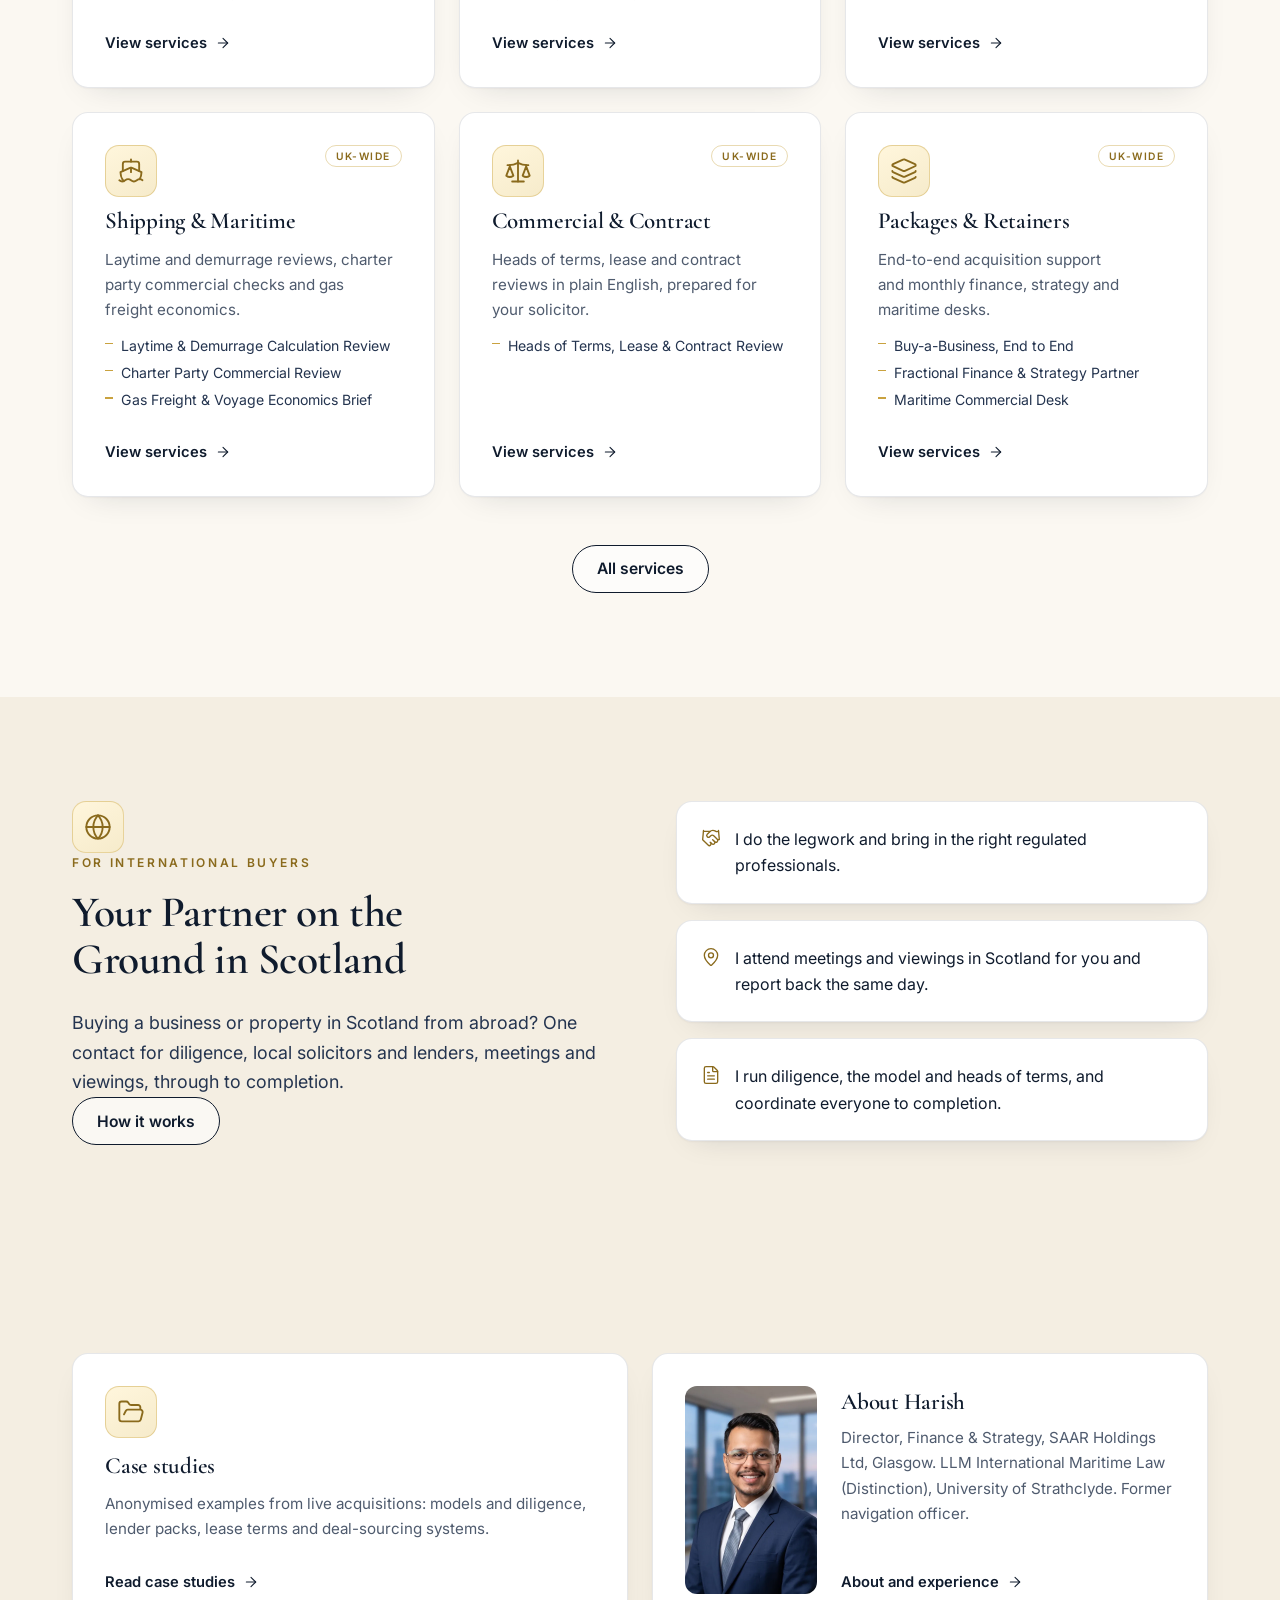
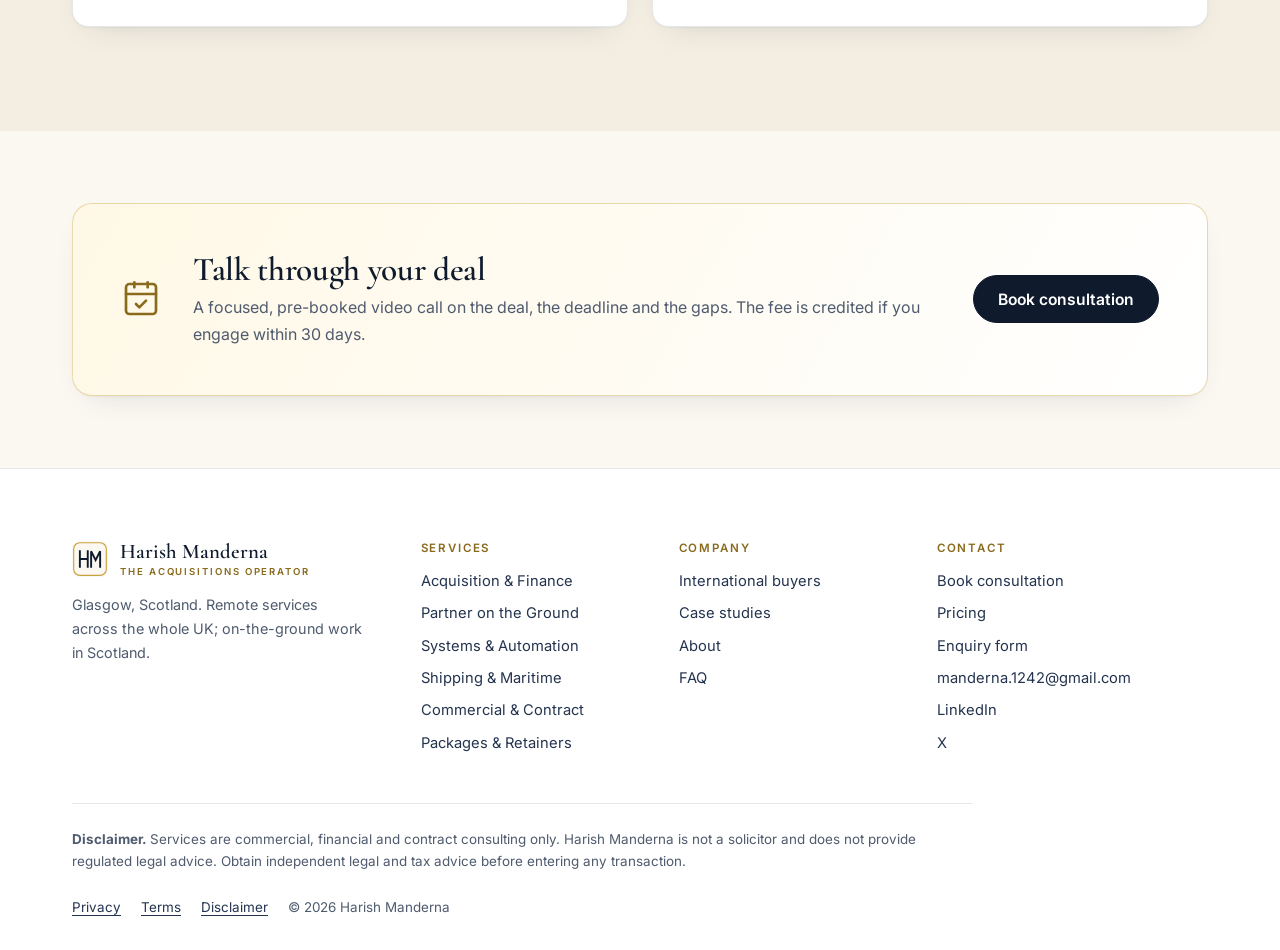
==== commit a8d013d6: "Load analytics only after cookie consent" ====
--- a/index.html
+++ b/index.html
@@ -29,8 +29,7 @@
 <link href="https://fonts.googleapis.com/css2?family=Cormorant+Garamond:wght@500;600&family=Inter:wght@400;500;600&display=swap" rel="stylesheet">
 <link rel="stylesheet" href="/css/styles.css">
 <script type="application/ld+json">{"@context":"https://schema.org","@type":"ProfessionalService","name":"Harish Manderna","url":"https://harishmanderna.com/","slogan":"The acquisitions operator","email":"manderna.1242@gmail.com","image":"https://harishmanderna.com/assets/og-image.jpg","areaServed":["United Kingdom","Scotland"],"address":{"@type":"PostalAddress","addressLocality":"Glasgow","addressCountry":"GB"},"sameAs":["https://www.linkedin.com/in/harishmanderna","https://x.com/harishmanderna"]}</script>
-<script async src="https://www.googletagmanager.com/gtag/js?id=G-CJCDGPCC2Q"></script>
-<script>window.dataLayer=window.dataLayer||[];function gtag(){dataLayer.push(arguments);}gtag("js",new Date());gtag("config","G-CJCDGPCC2Q");</script>
+<script src="js/consent.js" defer></script>
 </head>
 <body class="home">
 <a class="skip" href="#main">Skip to content</a>
